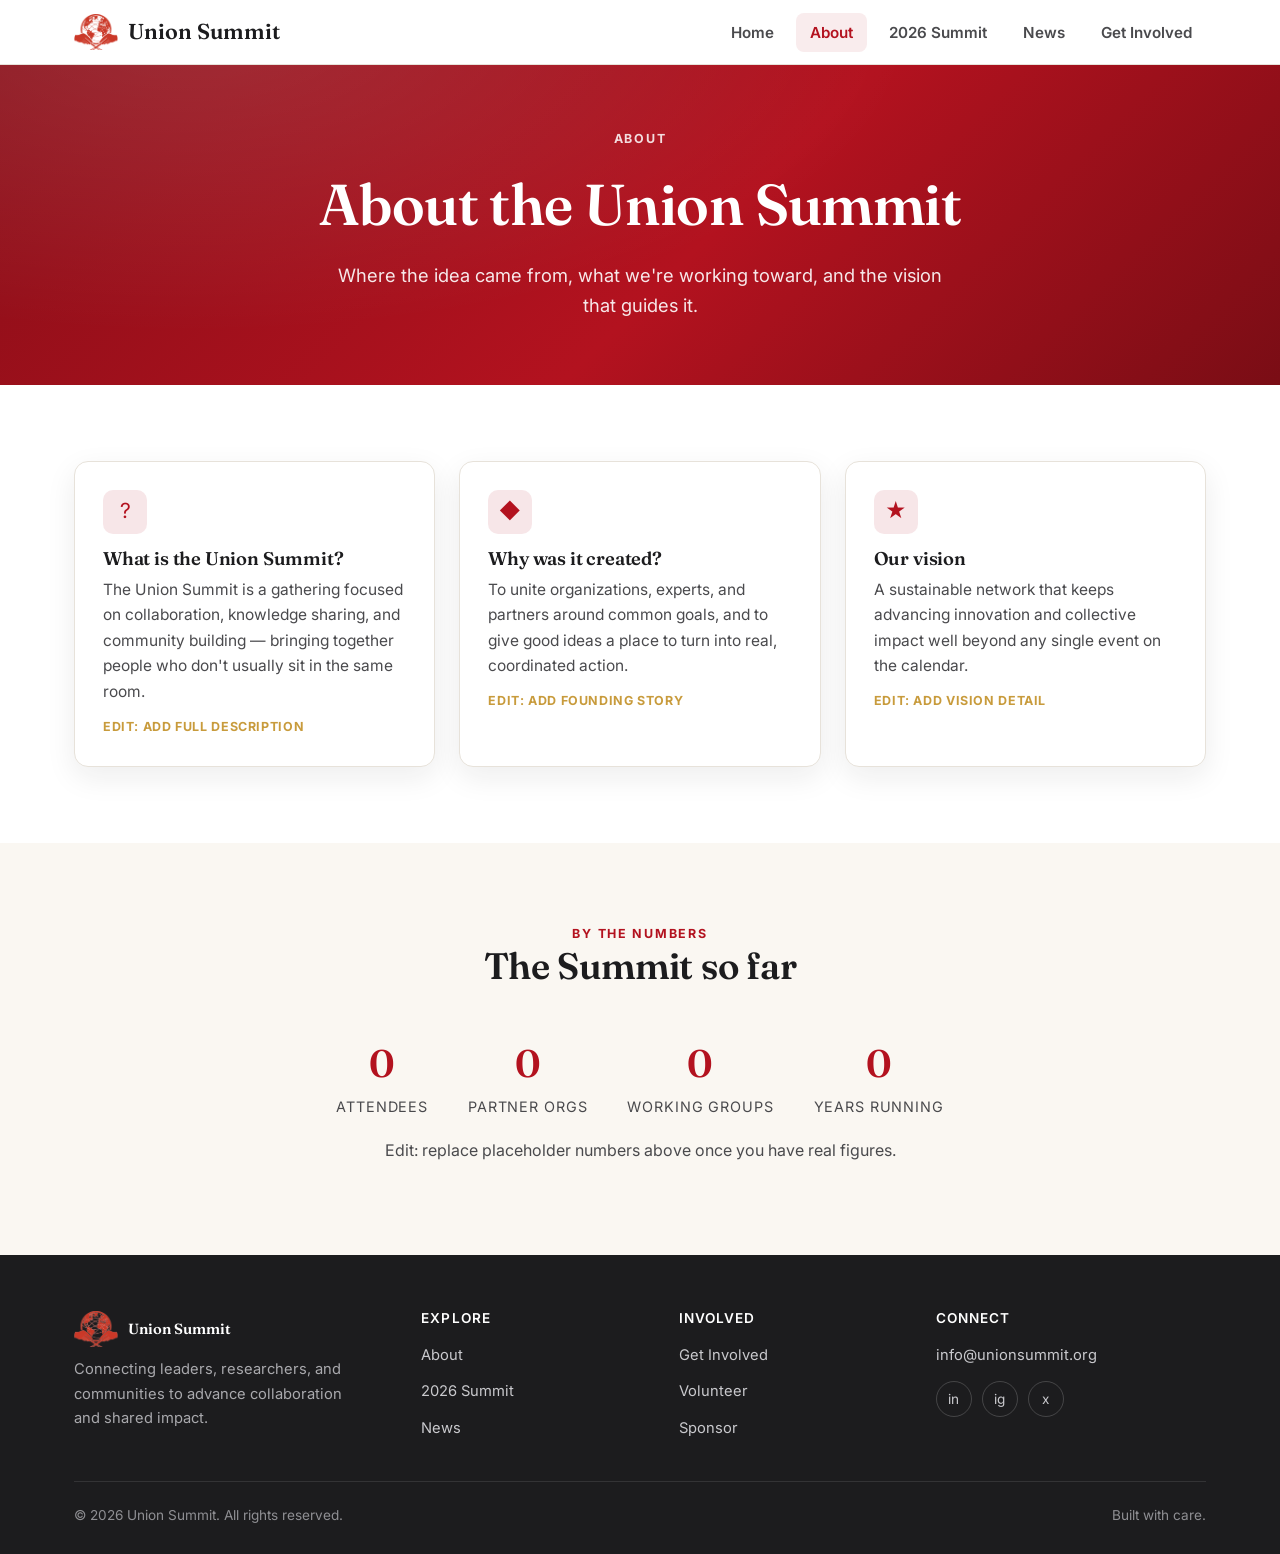
==== about.html @ c9b76797 "Add files via upload" ====
<!DOCTYPE html>
<html lang="en">
<head>
<meta charset="UTF-8">
<meta name="viewport" content="width=device-width, initial-scale=1.0">
<title>About — Union Summit</title>
<meta name="description" content="Learn what the Union Summit is, why it was created, and the vision behind it.">
<link rel="icon" href="favicon.png" type="image/png">
<link rel="preconnect" href="https://fonts.googleapis.com">
<link href="https://fonts.googleapis.com/css2?family=Fraunces:wght@500;600;700&family=Inter:wght@400;500;600;700&display=swap" rel="stylesheet">
<link rel="stylesheet" href="style.css">
</head>
<body>

<header class="site-header">
  <div class="nav-wrap">
    <a href="index.html" class="brand">
      <img src="logo-icon.png" alt="Union Summit logo" class="brand-mark">
      Union Summit
    </a>
    <button class="nav-toggle" aria-label="Toggle menu" aria-expanded="false">
      <span></span><span></span><span></span>
    </button>
    <ul class="nav-links">
      <li><a href="index.html">Home</a></li>
      <li><a href="about.html" aria-current="page">About</a></li>
      <li><a href="summit2026.html">2026 Summit</a></li>
      <li><a href="news.html">News</a></li>
      <li><a href="get-involved.html">Get Involved</a></li>
    </ul>
  </div>
</header>

<section class="hero hero--sm">
  <div class="container">
    <span class="eyebrow">About</span>
    <h1>About the Union Summit</h1>
    <p class="lede">Where the idea came from, what we're working toward, and the vision that guides it.</p>
  </div>
</section>

<section class="section">
  <div class="container">
    <div class="grid grid-3">
      <div class="card">
        <div class="icon">?</div>
        <h3>What is the Union Summit?</h3>
        <p>The Union Summit is a gathering focused on collaboration, knowledge sharing, and community building — bringing together people who don't usually sit in the same room.</p>
        <span class="placeholder-note">Edit: add full description</span>
      </div>
      <div class="card">
        <div class="icon">&#9670;</div>
        <h3>Why was it created?</h3>
        <p>To unite organizations, experts, and partners around common goals, and to give good ideas a place to turn into real, coordinated action.</p>
        <span class="placeholder-note">Edit: add founding story</span>
      </div>
      <div class="card">
        <div class="icon">&#9733;</div>
        <h3>Our vision</h3>
        <p>A sustainable network that keeps advancing innovation and collective impact well beyond any single event on the calendar.</p>
        <span class="placeholder-note">Edit: add vision detail</span>
      </div>
    </div>
  </div>
</section>

<section class="section section--cream">
  <div class="container">
    <div class="section-head center">
      <span class="eyebrow" style="color:var(--red)">By the Numbers</span>
      <h2>The Summit so far</h2>
    </div>
    <div class="stats">
      <div class="stat"><div class="num">0</div><div class="label">Attendees</div></div>
      <div class="stat"><div class="num">0</div><div class="label">Partner Orgs</div></div>
      <div class="stat"><div class="num">0</div><div class="label">Working Groups</div></div>
      <div class="stat"><div class="num">0</div><div class="label">Years Running</div></div>
    </div>
    <p class="text-center" style="color:var(--ink-soft);margin-top:18px">Edit: replace placeholder numbers above once you have real figures.</p>
  </div>
</section>

<footer class="site-footer">
  <div class="container">
    <div class="footer-grid">
      <div class="footer-brand">
        <a href="index.html" class="brand" style="color:#fff;margin-bottom:10px;display:flex">
          <img src="logo-icon.png" alt="Union Summit logo" class="brand-mark"> Union Summit
        </a>
        <p>Connecting leaders, researchers, and communities to advance collaboration and shared impact.</p>
      </div>
      <div>
        <h4>Explore</h4>
        <ul>
          <li><a href="about.html">About</a></li>
          <li><a href="summit2026.html">2026 Summit</a></li>
          <li><a href="news.html">News</a></li>
        </ul>
      </div>
      <div>
        <h4>Involved</h4>
        <ul>
          <li><a href="get-involved.html">Get Involved</a></li>
          <li><a href="get-involved.html#volunteer">Volunteer</a></li>
          <li><a href="get-involved.html#sponsor">Sponsor</a></li>
        </ul>
      </div>
      <div>
        <h4>Connect</h4>
        <ul>
          <li><a href="mailto:info@unionsummit.org">info@unionsummit.org</a></li>
        </ul>
        <div class="social-row" style="margin-top:14px">
          <a href="#" aria-label="LinkedIn">in</a>
          <a href="#" aria-label="Instagram">ig</a>
          <a href="#" aria-label="X">x</a>
        </div>
      </div>
    </div>
    <div class="footer-bottom">
      <span>&copy; 2026 Union Summit. All rights reserved.</span>
      <span>Built with care.</span>
    </div>
  </div>
</footer>

<script src="script.js"></script>
</body>
</html>
---- style.css ----
/* ============================================
   Union Summit — shared stylesheet
   Edit colors/fonts once here; every page updates.
   ============================================ */

:root{
  --red: #B3121F;
  --red-dark: #8A0E18;
  --ink: #1C1C1E;
  --ink-soft: #4A4A4D;
  --paper: #FFFFFF;
  --cream: #FAF7F2;
  --line: #E7E2DA;
  --gold: #C89B3C;

  --font-head: "Fraunces", Georgia, serif;
  --font-body: "Inter", -apple-system, BlinkMacSystemFont, "Segoe UI", sans-serif;

  --max: 1180px;
  --radius: 14px;
  --shadow: 0 10px 30px rgba(28,28,30,.08);
  --shadow-hover: 0 16px 40px rgba(28,28,30,.14);
}

*{box-sizing:border-box}
html{scroll-behavior:smooth}
body{
  margin:0;
  font-family:var(--font-body);
  color:var(--ink);
  background:var(--paper);
  line-height:1.65;
  -webkit-font-smoothing:antialiased;
}
img{max-width:100%;display:block}
a{color:inherit}
h1,h2,h3,h4{
  font-family:var(--font-head);
  line-height:1.15;
  margin:0 0 .5em;
  font-weight:600;
  letter-spacing:-.01em;
}
p{margin:0 0 1em}
.container{max-width:var(--max);margin:0 auto;padding:0 24px}
:focus-visible{outline:3px solid var(--gold);outline-offset:2px}

/* ---------- Header / Nav ---------- */
.site-header{
  position:sticky;top:0;z-index:100;
  background:rgba(255,255,255,.92);
  backdrop-filter:saturate(180%) blur(10px);
  border-bottom:1px solid var(--line);
}
.nav-wrap{
  max-width:var(--max);margin:0 auto;padding:14px 24px;
  display:flex;align-items:center;justify-content:space-between;
}
.brand{
  display:flex;align-items:center;gap:10px;
  font-family:var(--font-head);font-weight:600;font-size:1.35rem;
  color:var(--ink);text-decoration:none;
}
.brand-mark{
  height:36px;width:auto;object-fit:contain;flex:none;
}
.nav-links{display:flex;gap:8px;align-items:center;list-style:none;margin:0;padding:0}
.nav-links a{
  text-decoration:none;font-weight:600;font-size:.95rem;color:var(--ink-soft);
  padding:10px 14px;border-radius:8px;transition:background .15s,color .15s;
}
.nav-links a:hover,.nav-links a[aria-current="page"]{color:var(--red);background:rgba(179,18,31,.08)}
.nav-toggle{
  display:none;background:none;border:1px solid var(--line);border-radius:8px;
  width:42px;height:42px;cursor:pointer;padding:0;
}
.nav-toggle span{
  display:block;width:20px;height:2px;background:var(--ink);margin:5px auto;
  transition:transform .2s, opacity .2s;
}
.nav-toggle.open span:nth-child(1){transform:translateY(7px) rotate(45deg)}
.nav-toggle.open span:nth-child(2){opacity:0}
.nav-toggle.open span:nth-child(3){transform:translateY(-7px) rotate(-45deg)}

@media (max-width:820px){
  .nav-toggle{display:block}
  .nav-links{
    position:absolute;top:100%;left:0;right:0;
    background:var(--paper);border-bottom:1px solid var(--line);
    flex-direction:column;align-items:stretch;gap:2px;padding:10px 16px 16px;
    display:none;
  }
  .nav-links.open{display:flex}
  .nav-links a{padding:12px 14px}
}

/* ---------- Hero ---------- */
.hero{
  position:relative;color:#fff;overflow:hidden;
  background:
    radial-gradient(1200px 500px at 15% -10%, rgba(255,255,255,.12), transparent 60%),
    linear-gradient(135deg,var(--red-dark),var(--red) 55%,#7a0d15);
}
.hero .container{
  padding-top:96px;padding-bottom:96px;
  max-width:900px;text-align:center;
  display:flex;flex-direction:column;align-items:center;gap:22px;
}
.hero.hero--sm .container{padding-top:64px;padding-bottom:64px}
.hero-logo{
  background:#fff;border-radius:24px;padding:22px 30px;
  box-shadow:0 20px 50px rgba(0,0,0,.25);
  display:inline-flex;
}
.hero-logo img{height:120px;width:auto;display:block}
@media (max-width:600px){.hero-logo{padding:16px 20px}.hero-logo img{height:80px}}
.eyebrow{
  text-transform:uppercase;letter-spacing:.14em;font-size:.78rem;font-weight:700;
  color:rgba(255,255,255,.85);
}
.hero h1{font-size:clamp(2.2rem,5vw,3.6rem);margin:0}
.hero p.lede{font-size:1.15rem;color:rgba(255,255,255,.9);max-width:640px;margin:0}
.hero-actions{display:flex;gap:14px;flex-wrap:wrap;justify-content:center;margin-top:6px}

/* ---------- Buttons ---------- */
.btn{
  display:inline-flex;align-items:center;justify-content:center;gap:8px;
  font-family:var(--font-body);font-weight:700;font-size:.95rem;
  padding:13px 24px;border-radius:999px;text-decoration:none;
  border:2px solid transparent;cursor:pointer;transition:transform .15s,box-shadow .15s,background .15s,color .15s;
}
.btn:hover{transform:translateY(-2px)}
.btn-primary{background:#fff;color:var(--red-dark)}
.btn-primary:hover{box-shadow:0 8px 20px rgba(0,0,0,.18)}
.btn-outline{border-color:rgba(255,255,255,.7);color:#fff}
.btn-outline:hover{background:rgba(255,255,255,.12)}
.btn-solid{background:var(--red);color:#fff}
.btn-solid:hover{background:var(--red-dark);box-shadow:0 8px 20px rgba(179,18,31,.3)}

/* ---------- Sections ---------- */
.section{padding:76px 0}
.section--cream{background:var(--cream)}
.section-head{max-width:640px;margin:0 0 44px}
.section-head.center{margin-left:auto;margin-right:auto;text-align:center}
.section-head .eyebrow{color:var(--red)}
.section-head h2{font-size:clamp(1.7rem,3vw,2.3rem);color:var(--ink)}
.section-head p{color:var(--ink-soft);font-size:1.05rem}

/* ---------- Cards / grid ---------- */
.grid{display:grid;gap:24px}
.grid-2{grid-template-columns:repeat(2,1fr)}
.grid-3{grid-template-columns:repeat(3,1fr)}
.grid-4{grid-template-columns:repeat(4,1fr)}
@media (max-width:900px){.grid-3,.grid-4{grid-template-columns:repeat(2,1fr)}}
@media (max-width:600px){.grid-2,.grid-3,.grid-4{grid-template-columns:1fr}}

.card{
  background:var(--paper);border:1px solid var(--line);border-radius:var(--radius);
  padding:28px;box-shadow:var(--shadow);transition:box-shadow .2s,transform .2s;
}
.card:hover{box-shadow:var(--shadow-hover);transform:translateY(-3px)}
.card .icon{
  width:44px;height:44px;border-radius:10px;background:rgba(179,18,31,.1);
  color:var(--red);display:flex;align-items:center;justify-content:center;
  font-size:1.3rem;margin-bottom:14px;
}
.card h3{font-size:1.15rem;margin-bottom:8px}
.card p{color:var(--ink-soft);margin-bottom:0;font-size:.97rem}
.card .placeholder-note{
  display:inline-block;margin-top:12px;font-size:.78rem;font-weight:700;
  color:var(--gold);text-transform:uppercase;letter-spacing:.05em;
}

/* ---------- Banner / CTA ---------- */
.banner{
  background:linear-gradient(120deg,var(--red),var(--red-dark));
  color:#fff;border-radius:var(--radius);padding:44px 40px;
  display:flex;align-items:center;justify-content:space-between;gap:24px;flex-wrap:wrap;
  box-shadow:var(--shadow);
}
.banner h3{margin:0 0 4px;font-size:1.5rem}
.banner p{margin:0;color:rgba(255,255,255,.88)}

/* ---------- Gallery ---------- */
.gallery{display:grid;grid-template-columns:repeat(4,1fr);gap:14px}
@media (max-width:820px){.gallery{grid-template-columns:repeat(2,1fr)}}
.gallery .ph{
  aspect-ratio:4/3;border-radius:12px;
  background:linear-gradient(135deg,#f1ece3,#e6ddcf);
  display:flex;align-items:center;justify-content:center;
  color:var(--ink-soft);font-size:.85rem;font-weight:600;text-align:center;padding:10px;
  border:1px dashed #d8cfbe;
}

/* ---------- Stats ---------- */
.stats{display:flex;gap:40px;flex-wrap:wrap;justify-content:center}
.stat{text-align:center}
.stat .num{font-family:var(--font-head);font-size:2.4rem;color:var(--red);font-weight:600}
.stat .label{color:var(--ink-soft);font-size:.9rem;text-transform:uppercase;letter-spacing:.06em}

/* ---------- Forms ---------- */
.form{max-width:560px}
.form label{display:block;font-weight:700;font-size:.9rem;margin-bottom:6px}
.form input,.form textarea,.form select{
  width:100%;padding:12px 14px;border-radius:10px;border:1px solid var(--line);
  font-family:var(--font-body);font-size:.97rem;margin-bottom:16px;background:#fff;
}
.form input:focus,.form textarea:focus{outline:2px solid var(--red);outline-offset:1px;border-color:var(--red)}

/* ---------- Footer ---------- */
.site-footer{background:var(--ink);color:#d9d9db;padding:56px 0 28px;margin-top:0}
.footer-grid{display:grid;grid-template-columns:1.4fr 1fr 1fr 1.2fr;gap:32px;padding-bottom:36px;border-bottom:1px solid rgba(255,255,255,.1)}
@media (max-width:820px){.footer-grid{grid-template-columns:1fr 1fr}}
@media (max-width:520px){.footer-grid{grid-template-columns:1fr}}
.site-footer h4{color:#fff;font-family:var(--font-body);font-size:.85rem;text-transform:uppercase;letter-spacing:.08em;margin-bottom:14px}
.site-footer a{color:#c9c9cd;text-decoration:none;font-size:.92rem}
.site-footer a:hover{color:#fff}
.site-footer ul{list-style:none;margin:0;padding:0;display:flex;flex-direction:column;gap:10px}
.footer-brand p{color:#a9a9ad;font-size:.92rem;max-width:280px}
.footer-bottom{padding-top:22px;display:flex;justify-content:space-between;flex-wrap:wrap;gap:10px;font-size:.85rem;color:#8f8f93}
.social-row{display:flex;gap:10px}
.social-row a{
  width:36px;height:36px;border-radius:50%;border:1px solid rgba(255,255,255,.18);
  display:flex;align-items:center;justify-content:center;font-size:.85rem;
}
.social-row a:hover{background:rgba(255,255,255,.1)}

/* ---------- Utility ---------- */
.text-center{text-align:center}
.mt-0{margin-top:0}
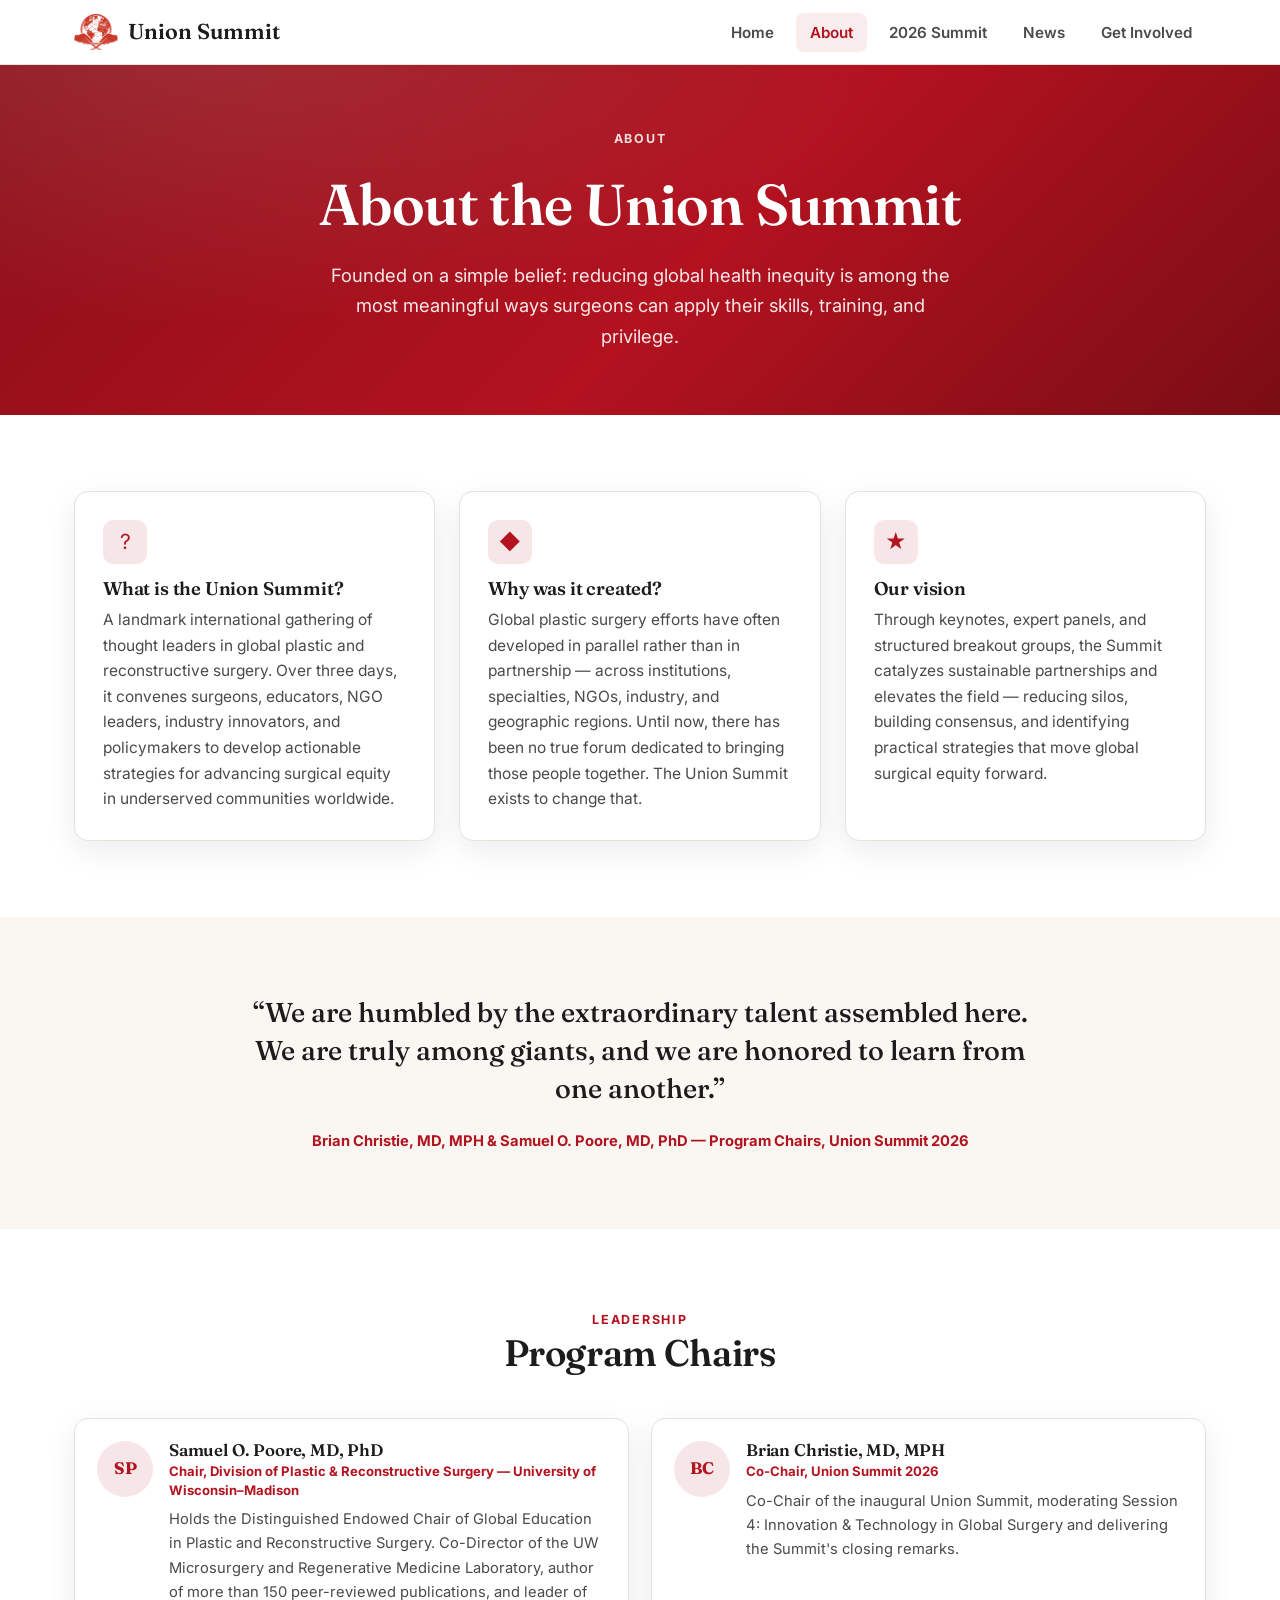
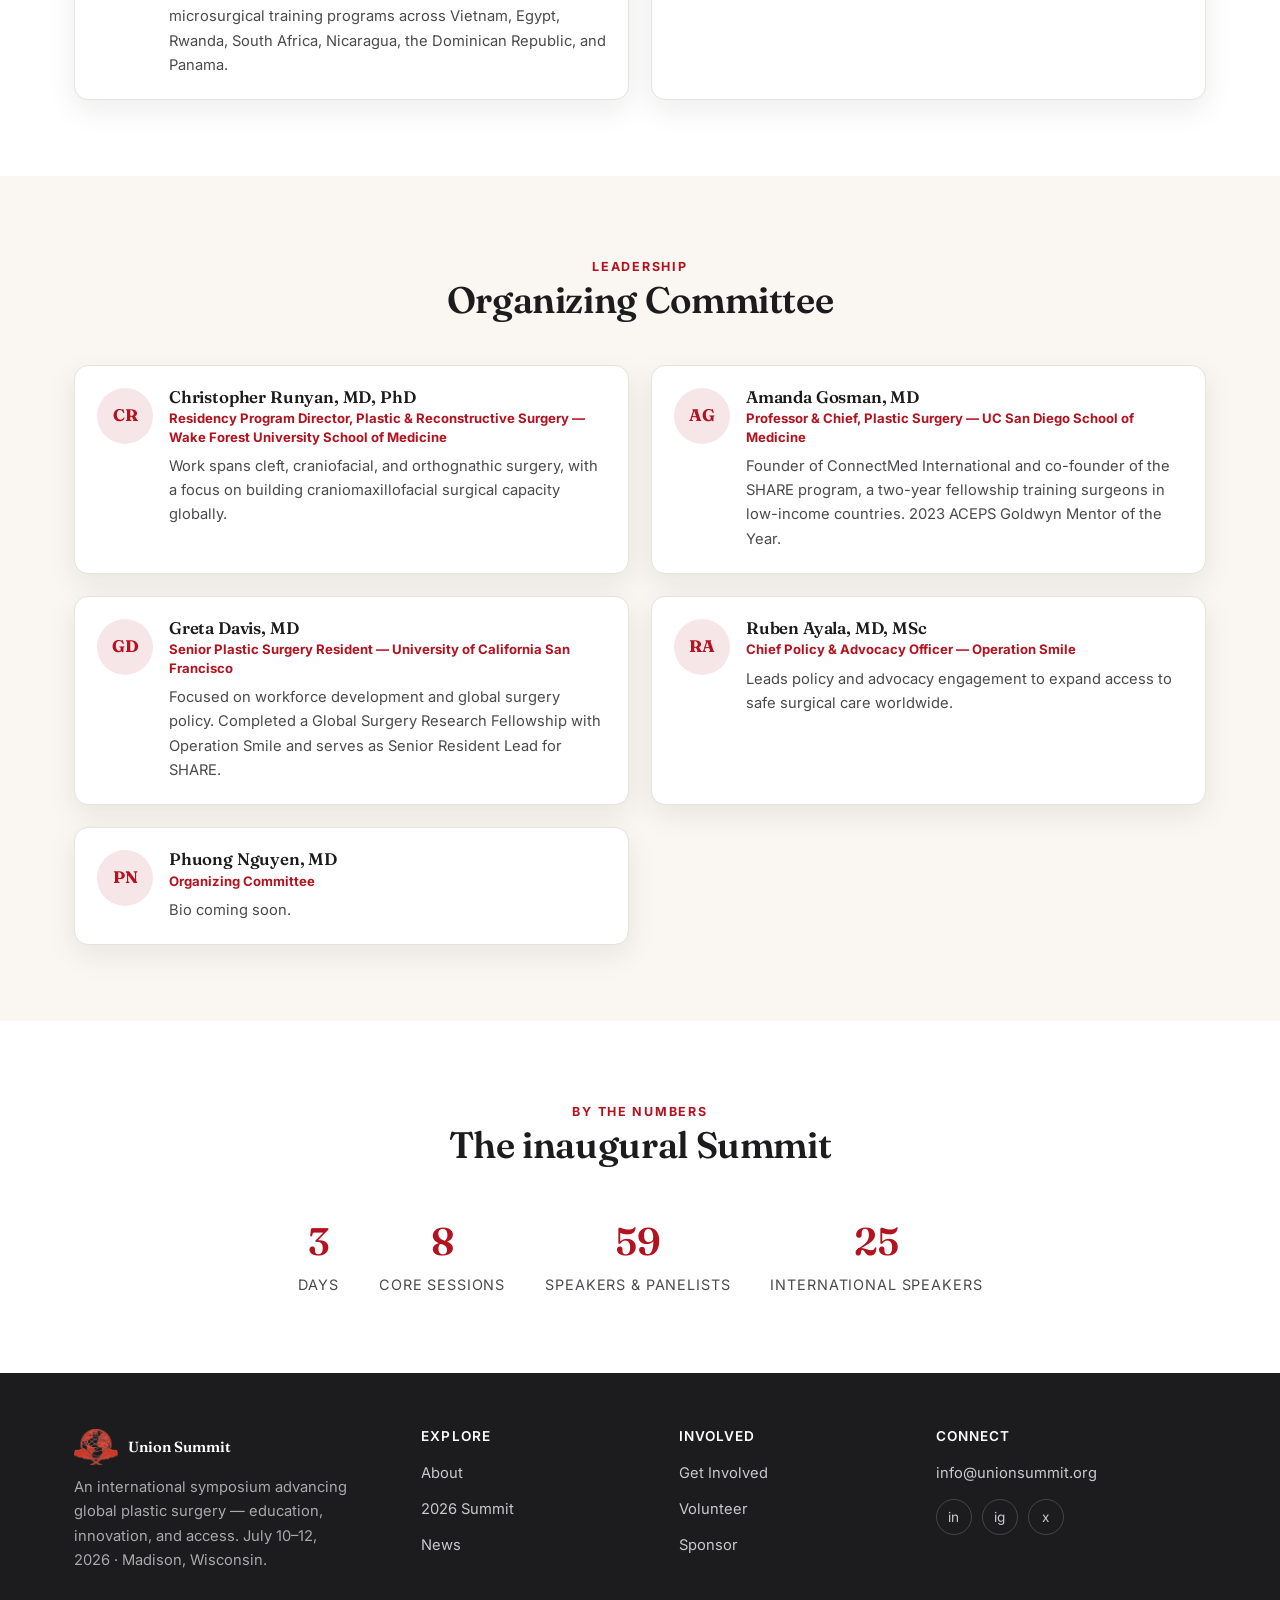
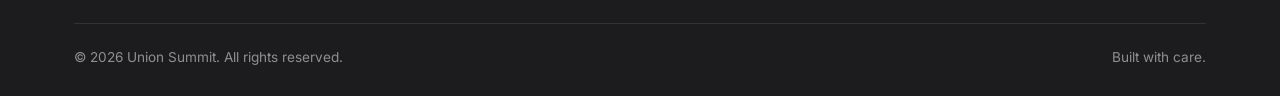
==== commit 33731250: "Replace placeholder copy with real 2026 program content Pulls from the official program, sponsorship" ====
--- a/about.html
+++ b/about.html
@@ -3,8 +3,8 @@
 <head>
 <meta charset="UTF-8">
 <meta name="viewport" content="width=device-width, initial-scale=1.0">
-<title>About — Union Summit</title>
-<meta name="description" content="Learn what the Union Summit is, why it was created, and the vision behind it.">
+<title>About — Union Summit 2026</title>
+<meta name="description" content="Why the Union Summit was created, what it aims to achieve, and the program chairs and organizing committee behind it.">
 <link rel="icon" href="favicon.png" type="image/png">
 <link rel="preconnect" href="https://fonts.googleapis.com">
 <link href="https://fonts.googleapis.com/css2?family=Fraunces:wght@500;600;700&family=Inter:wght@400;500;600;700&display=swap" rel="stylesheet">
@@ -35,7 +35,7 @@
   <div class="container">
     <span class="eyebrow">About</span>
     <h1>About the Union Summit</h1>
-    <p class="lede">Where the idea came from, what we're working toward, and the vision that guides it.</p>
+    <p class="lede">Founded on a simple belief: reducing global health inequity is among the most meaningful ways surgeons can apply their skills, training, and privilege.</p>
   </div>
 </section>
 
@@ -45,38 +45,121 @@
       <div class="card">
         <div class="icon">?</div>
         <h3>What is the Union Summit?</h3>
-        <p>The Union Summit is a gathering focused on collaboration, knowledge sharing, and community building — bringing together people who don't usually sit in the same room.</p>
-        <span class="placeholder-note">Edit: add full description</span>
+        <p>A landmark international gathering of thought leaders in global plastic and reconstructive surgery. Over three days, it convenes surgeons, educators, NGO leaders, industry innovators, and policymakers to develop actionable strategies for advancing surgical equity in underserved communities worldwide.</p>
       </div>
       <div class="card">
         <div class="icon">&#9670;</div>
         <h3>Why was it created?</h3>
-        <p>To unite organizations, experts, and partners around common goals, and to give good ideas a place to turn into real, coordinated action.</p>
-        <span class="placeholder-note">Edit: add founding story</span>
+        <p>Global plastic surgery efforts have often developed in parallel rather than in partnership — across institutions, specialties, NGOs, industry, and geographic regions. Until now, there has been no true forum dedicated to bringing those people together. The Union Summit exists to change that.</p>
       </div>
       <div class="card">
         <div class="icon">&#9733;</div>
         <h3>Our vision</h3>
-        <p>A sustainable network that keeps advancing innovation and collective impact well beyond any single event on the calendar.</p>
-        <span class="placeholder-note">Edit: add vision detail</span>
+        <p>Through keynotes, expert panels, and structured breakout groups, the Summit catalyzes sustainable partnerships and elevates the field — reducing silos, building consensus, and identifying practical strategies that move global surgical equity forward.</p>
       </div>
     </div>
   </div>
 </section>
 
 <section class="section section--cream">
+  <div class="container">
+    <div class="pull-quote">
+      <blockquote>We are humbled by the extraordinary talent assembled here. We are truly among giants, and we are honored to learn from one another.</blockquote>
+      <cite>Brian Christie, MD, MPH &amp; Samuel O. Poore, MD, PhD — Program Chairs, Union Summit 2026</cite>
+    </div>
+  </div>
+</section>
+
+<section class="section">
+  <div class="container">
+    <div class="section-head center">
+      <span class="eyebrow" style="color:var(--red)">Leadership</span>
+      <h2>Program Chairs</h2>
+    </div>
+    <div class="people">
+      <div class="person">
+        <div class="person-avatar">SP</div>
+        <div>
+          <h4>Samuel O. Poore, MD, PhD</h4>
+          <div class="person-title">Chair, Division of Plastic &amp; Reconstructive Surgery — University of Wisconsin–Madison</div>
+          <p class="bio">Holds the Distinguished Endowed Chair of Global Education in Plastic and Reconstructive Surgery. Co-Director of the UW Microsurgery and Regenerative Medicine Laboratory, author of more than 150 peer-reviewed publications, and leader of microsurgical training programs across Vietnam, Egypt, Rwanda, South Africa, Nicaragua, the Dominican Republic, and Panama.</p>
+        </div>
+      </div>
+      <div class="person">
+        <div class="person-avatar">BC</div>
+        <div>
+          <h4>Brian Christie, MD, MPH</h4>
+          <div class="person-title">Co-Chair, Union Summit 2026</div>
+          <p class="bio">Co-Chair of the inaugural Union Summit, moderating Session 4: Innovation &amp; Technology in Global Surgery and delivering the Summit's closing remarks.</p>
+        </div>
+      </div>
+    </div>
+  </div>
+</section>
+
+<section class="section section--cream">
+  <div class="container">
+    <div class="section-head center">
+      <span class="eyebrow" style="color:var(--red)">Leadership</span>
+      <h2>Organizing Committee</h2>
+    </div>
+    <div class="people">
+      <div class="person">
+        <div class="person-avatar">CR</div>
+        <div>
+          <h4>Christopher Runyan, MD, PhD</h4>
+          <div class="person-title">Residency Program Director, Plastic &amp; Reconstructive Surgery — Wake Forest University School of Medicine</div>
+          <p class="bio">Work spans cleft, craniofacial, and orthognathic surgery, with a focus on building craniomaxillofacial surgical capacity globally.</p>
+        </div>
+      </div>
+      <div class="person">
+        <div class="person-avatar">AG</div>
+        <div>
+          <h4>Amanda Gosman, MD</h4>
+          <div class="person-title">Professor &amp; Chief, Plastic Surgery — UC San Diego School of Medicine</div>
+          <p class="bio">Founder of ConnectMed International and co-founder of the SHARE program, a two-year fellowship training surgeons in low-income countries. 2023 ACEPS Goldwyn Mentor of the Year.</p>
+        </div>
+      </div>
+      <div class="person">
+        <div class="person-avatar">GD</div>
+        <div>
+          <h4>Greta Davis, MD</h4>
+          <div class="person-title">Senior Plastic Surgery Resident — University of California San Francisco</div>
+          <p class="bio">Focused on workforce development and global surgery policy. Completed a Global Surgery Research Fellowship with Operation Smile and serves as Senior Resident Lead for SHARE.</p>
+        </div>
+      </div>
+      <div class="person">
+        <div class="person-avatar">RA</div>
+        <div>
+          <h4>Ruben Ayala, MD, MSc</h4>
+          <div class="person-title">Chief Policy &amp; Advocacy Officer — Operation Smile</div>
+          <p class="bio">Leads policy and advocacy engagement to expand access to safe surgical care worldwide.</p>
+        </div>
+      </div>
+      <div class="person">
+        <div class="person-avatar">PN</div>
+        <div>
+          <h4>Phuong Nguyen, MD</h4>
+          <div class="person-title">Organizing Committee</div>
+          <p class="bio">Bio coming soon.</p>
+        </div>
+      </div>
+    </div>
+  </div>
+</section>
+
+<section class="section">
   <div class="container">
     <div class="section-head center">
       <span class="eyebrow" style="color:var(--red)">By the Numbers</span>
-      <h2>The Summit so far</h2>
+      <h2>The inaugural Summit</h2>
     </div>
     <div class="stats">
-      <div class="stat"><div class="num">0</div><div class="label">Attendees</div></div>
-      <div class="stat"><div class="num">0</div><div class="label">Partner Orgs</div></div>
-      <div class="stat"><div class="num">0</div><div class="label">Working Groups</div></div>
-      <div class="stat"><div class="num">0</div><div class="label">Years Running</div></div>
-    </div>
-    <p class="text-center" style="color:var(--ink-soft);margin-top:18px">Edit: replace placeholder numbers above once you have real figures.</p>
+      <div class="stat"><div class="num">3</div><div class="label">Days</div></div>
+      <div class="stat"><div class="num">8</div><div class="label">Core Sessions</div></div>
+      <div class="stat"><div class="num">59</div><div class="label">Speakers &amp; Panelists</div></div>
+      <div class="stat"><div class="num">25</div><div class="label">International Speakers</div></div>
+    </div>
   </div>
 </section>
 
@@ -87,7 +170,7 @@
         <a href="index.html" class="brand" style="color:#fff;margin-bottom:10px;display:flex">
           <img src="logo-icon.png" alt="Union Summit logo" class="brand-mark"> Union Summit
         </a>
-        <p>Connecting leaders, researchers, and communities to advance collaboration and shared impact.</p>
+        <p>An international symposium advancing global plastic surgery — education, innovation, and access. July 10–12, 2026 · Madison, Wisconsin.</p>
       </div>
       <div>
         <h4>Explore</h4>
--- a/style.css
+++ b/style.css
@@ -191,6 +191,95 @@
   color:var(--ink-soft);font-size:.85rem;font-weight:600;text-align:center;padding:10px;
   border:1px dashed #d8cfbe;
 }
+
+/* ---------- Pull quote ---------- */
+.pull-quote{
+  max-width:820px;margin:0 auto;text-align:center;
+}
+.pull-quote blockquote{
+  margin:0 0 20px;font-family:var(--font-head);font-size:clamp(1.3rem,2.4vw,1.7rem);
+  color:var(--ink);line-height:1.4;font-weight:500;
+}
+.pull-quote blockquote::before{content:"\201C"}
+.pull-quote blockquote::after{content:"\201D"}
+.pull-quote cite{font-style:normal;color:var(--red);font-weight:700;font-size:.92rem}
+
+/* ---------- People / bios ---------- */
+.people{display:grid;gap:22px;grid-template-columns:repeat(2,1fr)}
+@media (max-width:700px){.people{grid-template-columns:1fr}}
+.person{
+  display:flex;gap:16px;background:var(--paper);border:1px solid var(--line);
+  border-radius:var(--radius);padding:22px;box-shadow:var(--shadow);
+}
+.person-avatar{
+  width:56px;height:56px;border-radius:50%;flex:none;
+  background:rgba(179,18,31,.1);color:var(--red);
+  display:flex;align-items:center;justify-content:center;
+  font-family:var(--font-head);font-weight:700;font-size:1.05rem;
+}
+.person h4{margin:0 0 2px;font-size:1.05rem}
+.person .person-title{color:var(--red);font-weight:700;font-size:.82rem;margin-bottom:8px;line-height:1.4}
+.person p.bio{color:var(--ink-soft);font-size:.92rem;margin:0}
+
+/* ---------- Roster (name + title only, no bio) ---------- */
+.roster{list-style:none;margin:0;padding:0;display:grid;gap:10px}
+.roster li{
+  display:flex;justify-content:space-between;gap:16px;flex-wrap:wrap;
+  padding:12px 0;border-bottom:1px solid var(--line);font-size:.95rem;
+}
+.roster li:last-child{border-bottom:none}
+.roster .r-name{font-weight:700;color:var(--ink)}
+.roster .r-title{color:var(--ink-soft);text-align:right}
+.session-block{margin-bottom:38px}
+.session-block h4{
+  font-family:var(--font-body);font-weight:700;font-size:.85rem;
+  text-transform:uppercase;letter-spacing:.05em;color:var(--red);margin-bottom:4px;
+}
+.session-block .session-time{color:var(--ink-soft);font-size:.85rem;margin-bottom:14px}
+.moderator-tag{
+  display:inline-block;background:rgba(179,18,31,.08);color:var(--red);
+  font-weight:700;font-size:.78rem;padding:4px 10px;border-radius:999px;margin-bottom:10px;
+}
+
+/* ---------- Agenda ---------- */
+.agenda-day{margin-bottom:48px}
+.agenda-day:last-child{margin-bottom:0}
+.agenda-day h3{
+  font-size:1.4rem;color:var(--red);border-bottom:2px solid var(--line);
+  padding-bottom:12px;margin-bottom:6px;
+}
+.agenda-day .day-date{color:var(--ink-soft);font-size:.9rem;margin-bottom:20px}
+.agenda-item{
+  display:flex;gap:20px;padding:14px 0;border-bottom:1px solid var(--line);
+}
+.agenda-item:last-child{border-bottom:none}
+.agenda-time{
+  flex:none;width:150px;font-weight:700;font-size:.88rem;color:var(--ink);
+  padding-top:1px;
+}
+.agenda-body h4{margin:0 0 3px;font-size:1rem}
+.agenda-body p{margin:0;color:var(--ink-soft);font-size:.88rem}
+.agenda-tag{
+  display:inline-block;background:var(--cream);color:var(--ink-soft);
+  font-size:.72rem;font-weight:700;text-transform:uppercase;letter-spacing:.04em;
+  padding:2px 8px;border-radius:6px;margin-top:6px;
+}
+
+/* ---------- Sponsors ---------- */
+.sponsor-tier{margin-bottom:34px}
+.sponsor-tier:last-child{margin-bottom:0}
+.sponsor-tier h4{
+  font-size:.8rem;text-transform:uppercase;letter-spacing:.08em;font-weight:700;
+  color:var(--red);margin-bottom:14px;text-align:center;
+}
+.sponsor-row{display:flex;flex-wrap:wrap;gap:12px;justify-content:center}
+.sponsor-pill{
+  background:var(--paper);border:1px solid var(--line);border-radius:10px;
+  padding:12px 20px;font-weight:700;color:var(--ink);font-size:.95rem;
+  box-shadow:var(--shadow);
+}
+.sponsor-tier.platinum .sponsor-pill{font-size:1.15rem;padding:16px 30px}
+.sponsor-tier.silver .sponsor-pill{font-size:1.05rem;padding:14px 26px}
 
 /* ---------- Stats ---------- */
 .stats{display:flex;gap:40px;flex-wrap:wrap;justify-content:center}
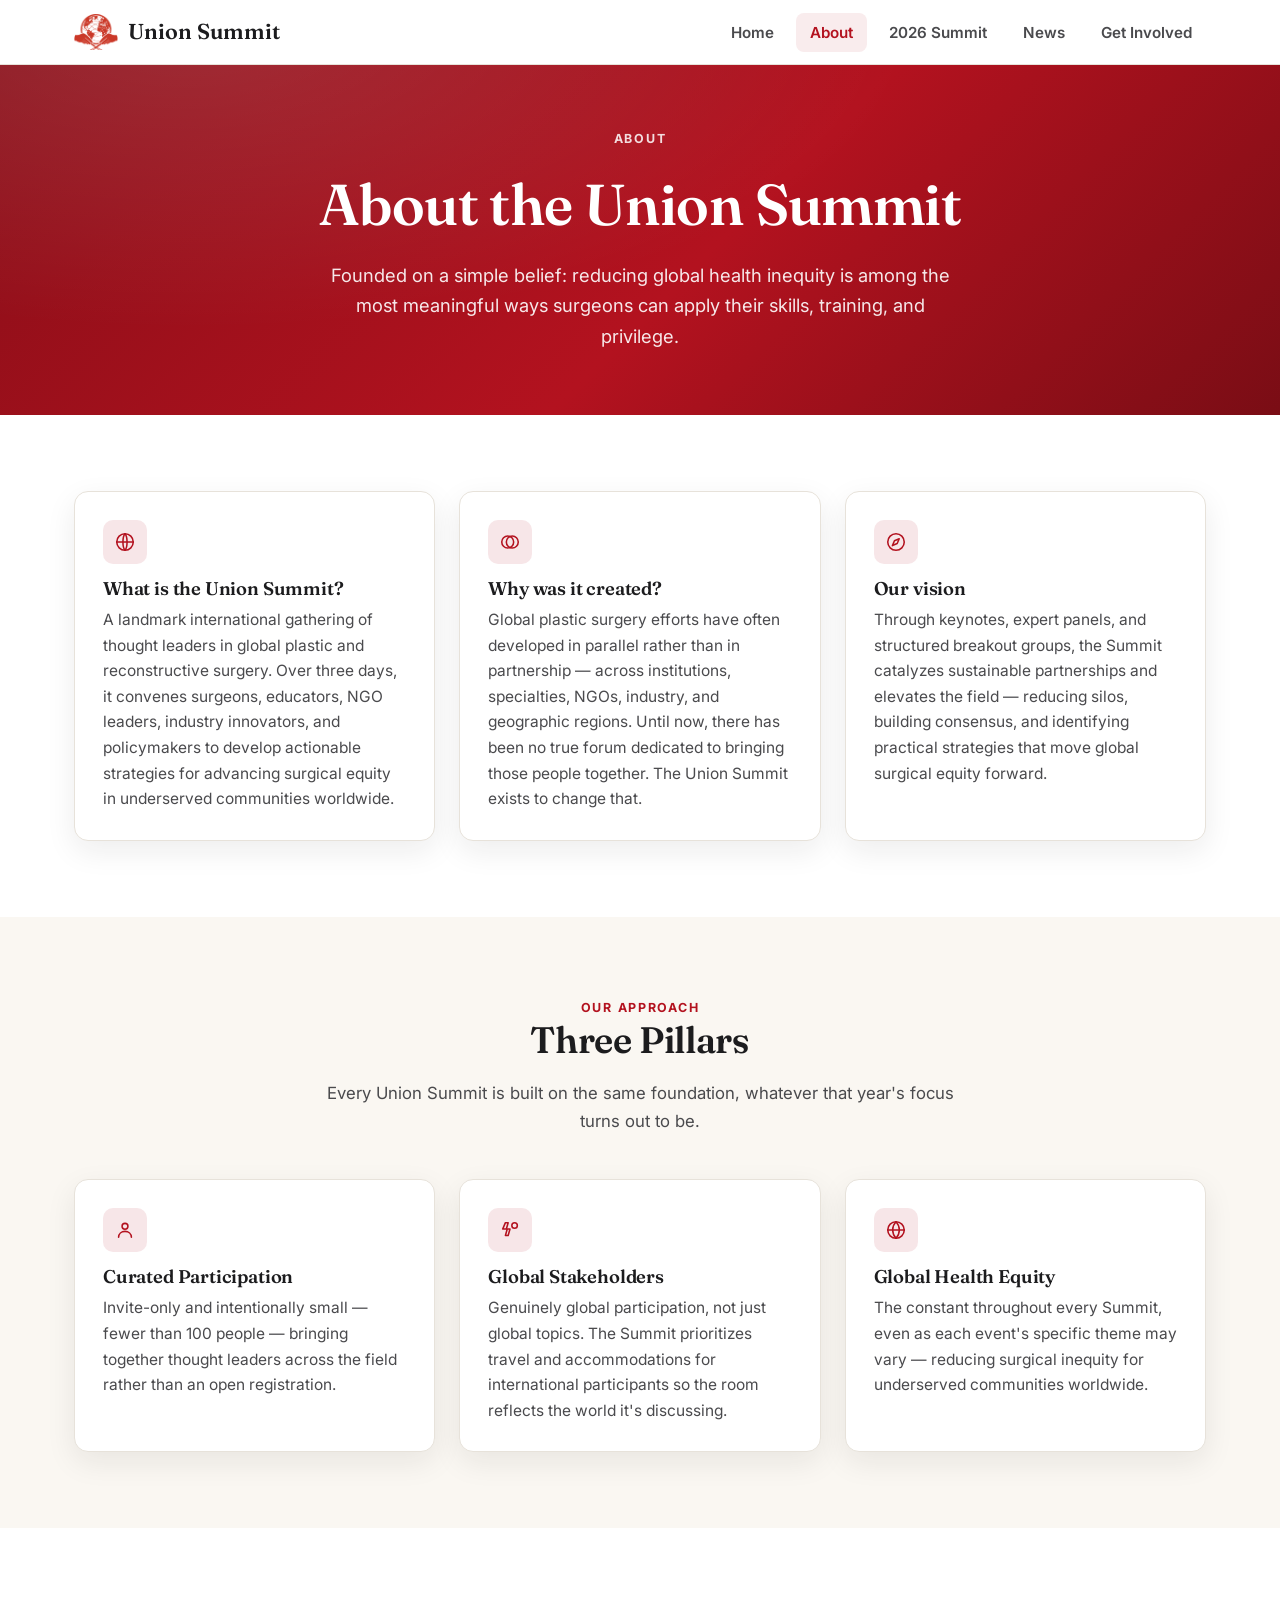
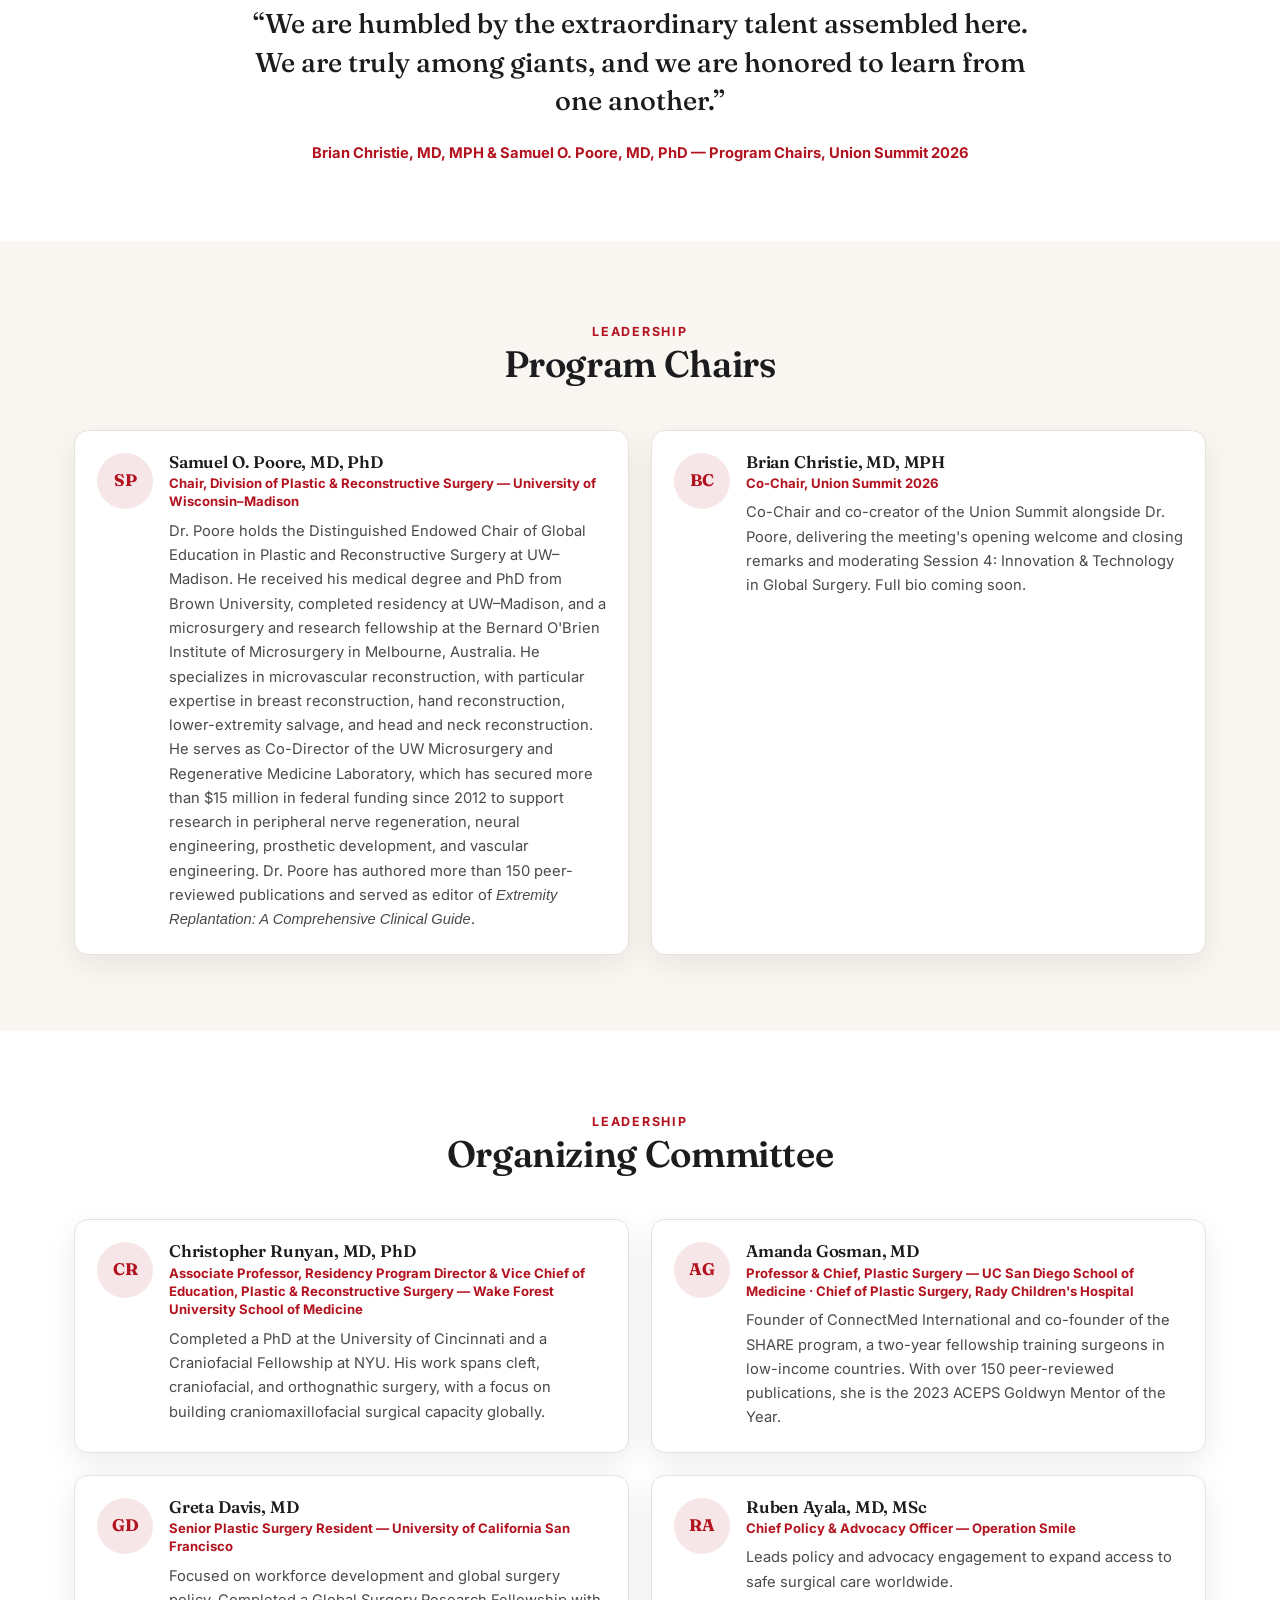
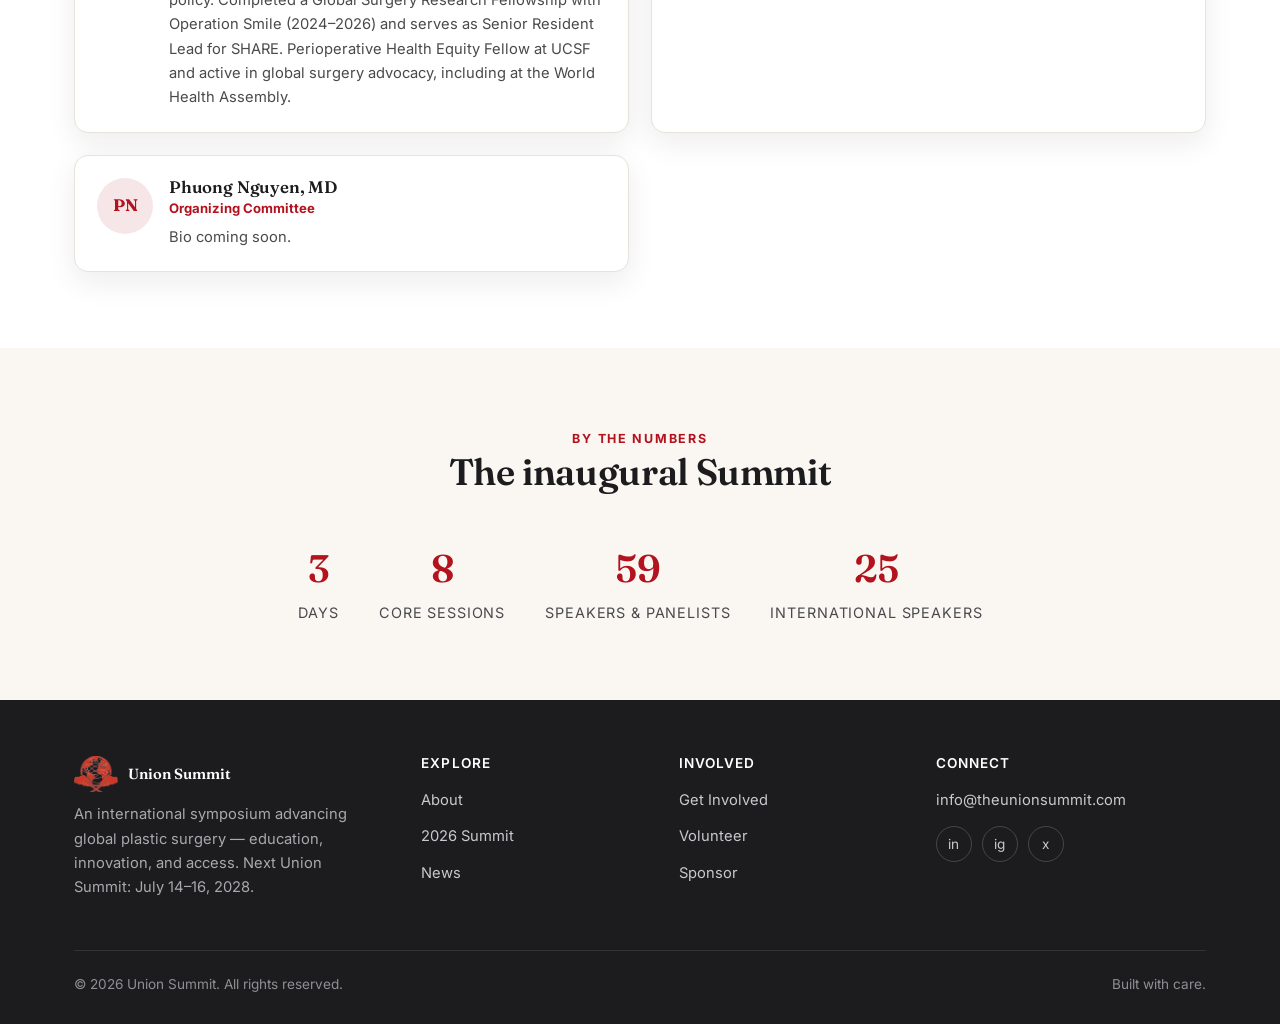
==== commit 80a2bec7: "Update site to reflect the Summit's conclusion and add real detail - About: custom icons, Three Pill" ====
--- a/about.html
+++ b/about.html
@@ -43,17 +43,23 @@
   <div class="container">
     <div class="grid grid-3">
       <div class="card">
-        <div class="icon">?</div>
+        <div class="icon">
+          <svg width="22" height="22" viewBox="0 0 24 24" fill="none" stroke="currentColor" stroke-width="1.7" stroke-linecap="round"><circle cx="12" cy="12" r="9"/><path d="M3 12h18"/><path d="M12 3c3 3.2 3 14.8 0 18M12 3c-3 3.2-3 14.8 0 18" fill="none"/></svg>
+        </div>
         <h3>What is the Union Summit?</h3>
         <p>A landmark international gathering of thought leaders in global plastic and reconstructive surgery. Over three days, it convenes surgeons, educators, NGO leaders, industry innovators, and policymakers to develop actionable strategies for advancing surgical equity in underserved communities worldwide.</p>
       </div>
       <div class="card">
-        <div class="icon">&#9670;</div>
+        <div class="icon">
+          <svg width="22" height="22" viewBox="0 0 24 24" fill="none" stroke="currentColor" stroke-width="1.7" stroke-linecap="round"><circle cx="9.5" cy="12" r="6.5"/><circle cx="14.5" cy="12" r="6.5"/></svg>
+        </div>
         <h3>Why was it created?</h3>
         <p>Global plastic surgery efforts have often developed in parallel rather than in partnership — across institutions, specialties, NGOs, industry, and geographic regions. Until now, there has been no true forum dedicated to bringing those people together. The Union Summit exists to change that.</p>
       </div>
       <div class="card">
-        <div class="icon">&#9733;</div>
+        <div class="icon">
+          <svg width="22" height="22" viewBox="0 0 24 24" fill="none" stroke="currentColor" stroke-width="1.7" stroke-linecap="round" stroke-linejoin="round"><circle cx="12" cy="12" r="9"/><path d="M15.5 8.5l-2.2 5.2-5.2 2.2 2.2-5.2z"/></svg>
+        </div>
         <h3>Our vision</h3>
         <p>Through keynotes, expert panels, and structured breakout groups, the Summit catalyzes sustainable partnerships and elevates the field — reducing silos, building consensus, and identifying practical strategies that move global surgical equity forward.</p>
       </div>
@@ -62,6 +68,39 @@
 </section>
 
 <section class="section section--cream">
+  <div class="container">
+    <div class="section-head center">
+      <span class="eyebrow" style="color:var(--red)">Our Approach</span>
+      <h2>Three Pillars</h2>
+      <p>Every Union Summit is built on the same foundation, whatever that year's focus turns out to be.</p>
+    </div>
+    <div class="grid grid-3">
+      <div class="card">
+        <div class="icon">
+          <svg width="22" height="22" viewBox="0 0 24 24" fill="none" stroke="currentColor" stroke-width="1.7" stroke-linecap="round" stroke-linejoin="round"><circle cx="12" cy="8" r="3.2"/><path d="M5 20c0-4 3.2-6.5 7-6.5s7 2.5 7 6.5"/></svg>
+        </div>
+        <h3>Curated Participation</h3>
+        <p>Invite-only and intentionally small — fewer than 100 people — bringing together thought leaders across the field rather than an open registration.</p>
+      </div>
+      <div class="card">
+        <div class="icon">
+          <svg width="22" height="22" viewBox="0 0 24 24" fill="none" stroke="currentColor" stroke-width="1.7" stroke-linecap="round" stroke-linejoin="round"><path d="M4 11l3-7h3l-2 7h4l-2 7h-3l2-7z"/><circle cx="17" cy="7" r="3"/></svg>
+        </div>
+        <h3>Global Stakeholders</h3>
+        <p>Genuinely global participation, not just global topics. The Summit prioritizes travel and accommodations for international participants so the room reflects the world it's discussing.</p>
+      </div>
+      <div class="card">
+        <div class="icon">
+          <svg width="22" height="22" viewBox="0 0 24 24" fill="none" stroke="currentColor" stroke-width="1.7" stroke-linecap="round" stroke-linejoin="round"><circle cx="12" cy="12" r="9"/><path d="M12 3a13 13 0 000 18M12 3a13 13 0 010 18M3 12h18"/></svg>
+        </div>
+        <h3>Global Health Equity</h3>
+        <p>The constant throughout every Summit, even as each event's specific theme may vary — reducing surgical inequity for underserved communities worldwide.</p>
+      </div>
+    </div>
+  </div>
+</section>
+
+<section class="section">
   <div class="container">
     <div class="pull-quote">
       <blockquote>We are humbled by the extraordinary talent assembled here. We are truly among giants, and we are honored to learn from one another.</blockquote>
@@ -70,7 +109,7 @@
   </div>
 </section>
 
-<section class="section">
+<section class="section section--cream">
   <div class="container">
     <div class="section-head center">
       <span class="eyebrow" style="color:var(--red)">Leadership</span>
@@ -82,7 +121,7 @@
         <div>
           <h4>Samuel O. Poore, MD, PhD</h4>
           <div class="person-title">Chair, Division of Plastic &amp; Reconstructive Surgery — University of Wisconsin–Madison</div>
-          <p class="bio">Holds the Distinguished Endowed Chair of Global Education in Plastic and Reconstructive Surgery. Co-Director of the UW Microsurgery and Regenerative Medicine Laboratory, author of more than 150 peer-reviewed publications, and leader of microsurgical training programs across Vietnam, Egypt, Rwanda, South Africa, Nicaragua, the Dominican Republic, and Panama.</p>
+          <p class="bio">Dr. Poore holds the Distinguished Endowed Chair of Global Education in Plastic and Reconstructive Surgery at UW–Madison. He received his medical degree and PhD from Brown University, completed residency at UW–Madison, and a microsurgery and research fellowship at the Bernard O'Brien Institute of Microsurgery in Melbourne, Australia. He specializes in microvascular reconstruction, with particular expertise in breast reconstruction, hand reconstruction, lower-extremity salvage, and head and neck reconstruction. He serves as Co-Director of the UW Microsurgery and Regenerative Medicine Laboratory, which has secured more than $15 million in federal funding since 2012 to support research in peripheral nerve regeneration, neural engineering, prosthetic development, and vascular engineering. Dr. Poore has authored more than 150 peer-reviewed publications and served as editor of <em>Extremity Replantation: A Comprehensive Clinical Guide</em>.</p>
         </div>
       </div>
       <div class="person">
@@ -90,14 +129,14 @@
         <div>
           <h4>Brian Christie, MD, MPH</h4>
           <div class="person-title">Co-Chair, Union Summit 2026</div>
-          <p class="bio">Co-Chair of the inaugural Union Summit, moderating Session 4: Innovation &amp; Technology in Global Surgery and delivering the Summit's closing remarks.</p>
-        </div>
-      </div>
-    </div>
-  </div>
-</section>
-
-<section class="section section--cream">
+          <p class="bio">Co-Chair and co-creator of the Union Summit alongside Dr. Poore, delivering the meeting's opening welcome and closing remarks and moderating Session 4: Innovation &amp; Technology in Global Surgery. Full bio coming soon.</p>
+        </div>
+      </div>
+    </div>
+  </div>
+</section>
+
+<section class="section">
   <div class="container">
     <div class="section-head center">
       <span class="eyebrow" style="color:var(--red)">Leadership</span>
@@ -108,16 +147,16 @@
         <div class="person-avatar">CR</div>
         <div>
           <h4>Christopher Runyan, MD, PhD</h4>
-          <div class="person-title">Residency Program Director, Plastic &amp; Reconstructive Surgery — Wake Forest University School of Medicine</div>
-          <p class="bio">Work spans cleft, craniofacial, and orthognathic surgery, with a focus on building craniomaxillofacial surgical capacity globally.</p>
+          <div class="person-title">Associate Professor, Residency Program Director &amp; Vice Chief of Education, Plastic &amp; Reconstructive Surgery — Wake Forest University School of Medicine</div>
+          <p class="bio">Completed a PhD at the University of Cincinnati and a Craniofacial Fellowship at NYU. His work spans cleft, craniofacial, and orthognathic surgery, with a focus on building craniomaxillofacial surgical capacity globally.</p>
         </div>
       </div>
       <div class="person">
         <div class="person-avatar">AG</div>
         <div>
           <h4>Amanda Gosman, MD</h4>
-          <div class="person-title">Professor &amp; Chief, Plastic Surgery — UC San Diego School of Medicine</div>
-          <p class="bio">Founder of ConnectMed International and co-founder of the SHARE program, a two-year fellowship training surgeons in low-income countries. 2023 ACEPS Goldwyn Mentor of the Year.</p>
+          <div class="person-title">Professor &amp; Chief, Plastic Surgery — UC San Diego School of Medicine · Chief of Plastic Surgery, Rady Children's Hospital</div>
+          <p class="bio">Founder of ConnectMed International and co-founder of the SHARE program, a two-year fellowship training surgeons in low-income countries. With over 150 peer-reviewed publications, she is the 2023 ACEPS Goldwyn Mentor of the Year.</p>
         </div>
       </div>
       <div class="person">
@@ -125,7 +164,7 @@
         <div>
           <h4>Greta Davis, MD</h4>
           <div class="person-title">Senior Plastic Surgery Resident — University of California San Francisco</div>
-          <p class="bio">Focused on workforce development and global surgery policy. Completed a Global Surgery Research Fellowship with Operation Smile and serves as Senior Resident Lead for SHARE.</p>
+          <p class="bio">Focused on workforce development and global surgery policy. Completed a Global Surgery Research Fellowship with Operation Smile (2024–2026) and serves as Senior Resident Lead for SHARE. Perioperative Health Equity Fellow at UCSF and active in global surgery advocacy, including at the World Health Assembly.</p>
         </div>
       </div>
       <div class="person">
@@ -148,7 +187,7 @@
   </div>
 </section>
 
-<section class="section">
+<section class="section section--cream">
   <div class="container">
     <div class="section-head center">
       <span class="eyebrow" style="color:var(--red)">By the Numbers</span>
@@ -170,7 +209,7 @@
         <a href="index.html" class="brand" style="color:#fff;margin-bottom:10px;display:flex">
           <img src="logo-icon.png" alt="Union Summit logo" class="brand-mark"> Union Summit
         </a>
-        <p>An international symposium advancing global plastic surgery — education, innovation, and access. July 10–12, 2026 · Madison, Wisconsin.</p>
+        <p>An international symposium advancing global plastic surgery — education, innovation, and access. Next Union Summit: July 14–16, 2028.</p>
       </div>
       <div>
         <h4>Explore</h4>
@@ -191,7 +230,7 @@
       <div>
         <h4>Connect</h4>
         <ul>
-          <li><a href="mailto:info@unionsummit.org">info@unionsummit.org</a></li>
+          <li><a href="mailto:info@theunionsummit.com">info@theunionsummit.com</a></li>
         </ul>
         <div class="social-row" style="margin-top:14px">
           <a href="#" aria-label="LinkedIn">in</a>
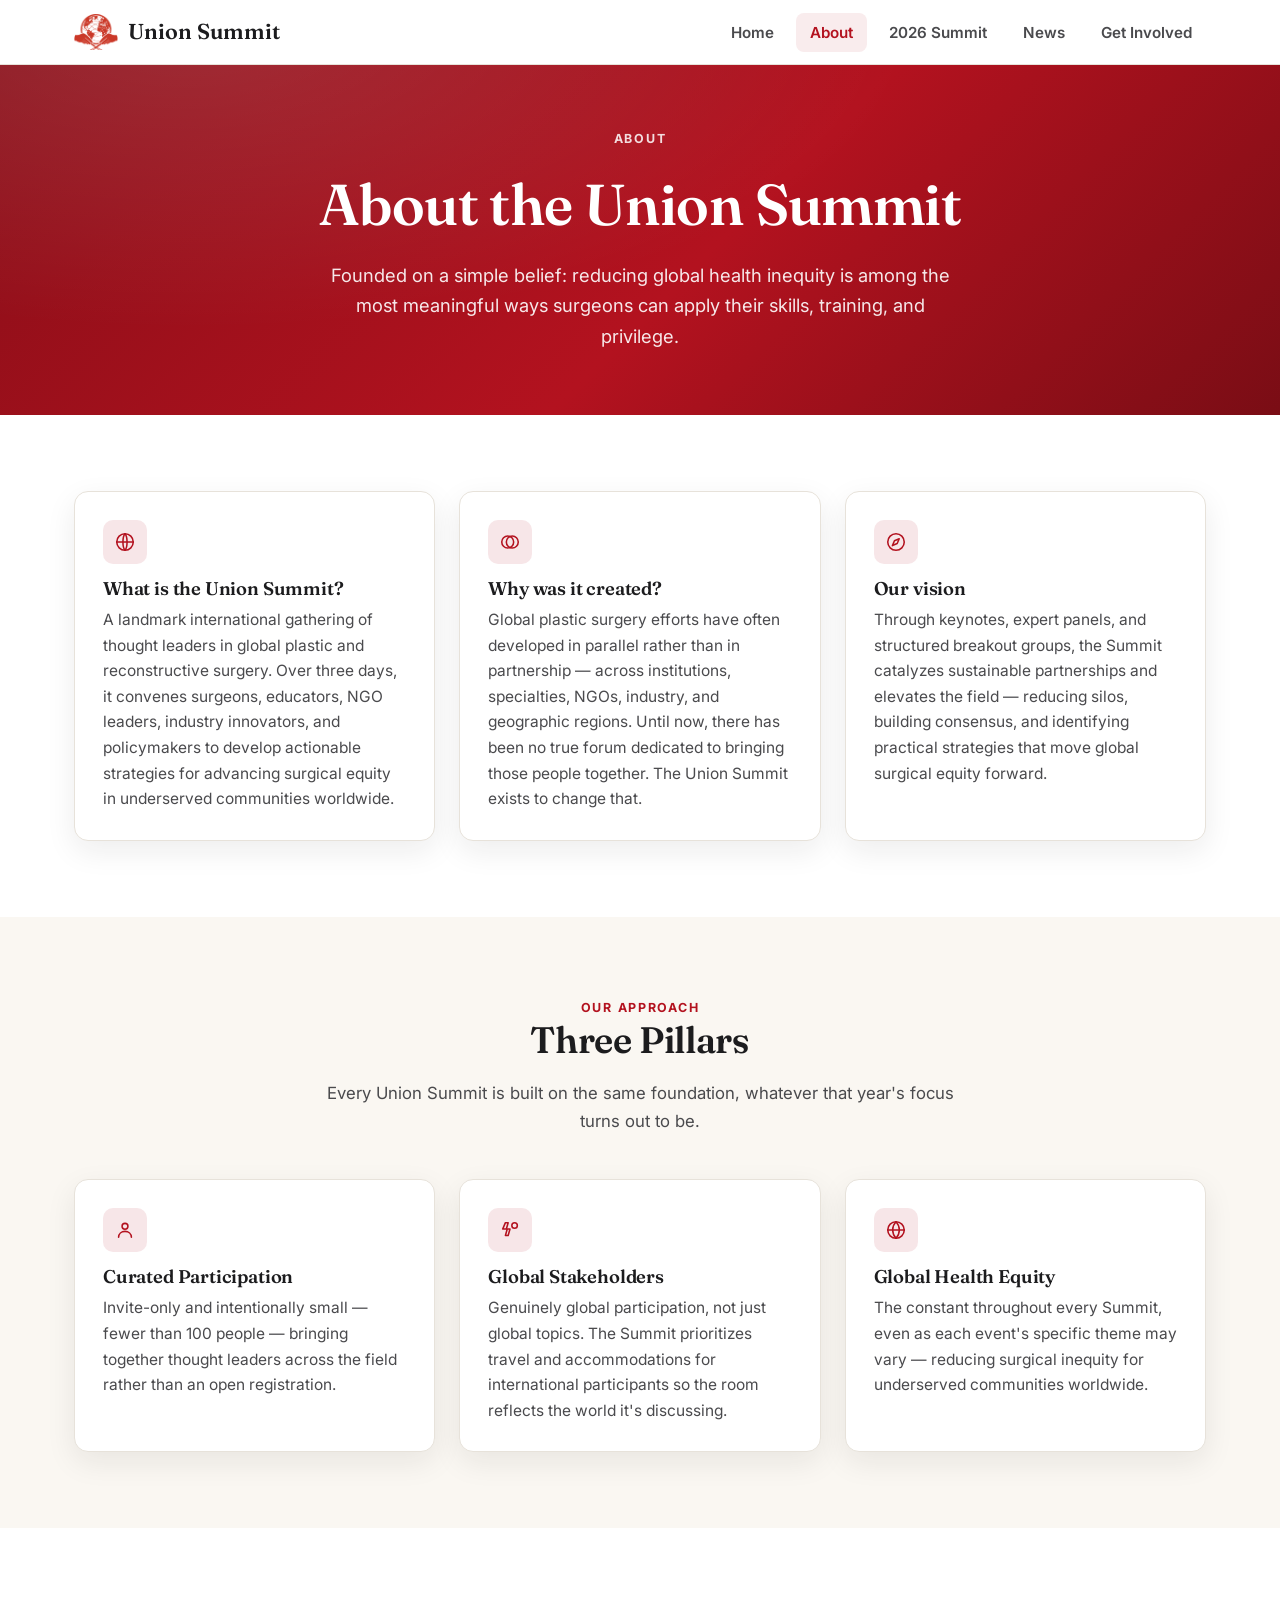
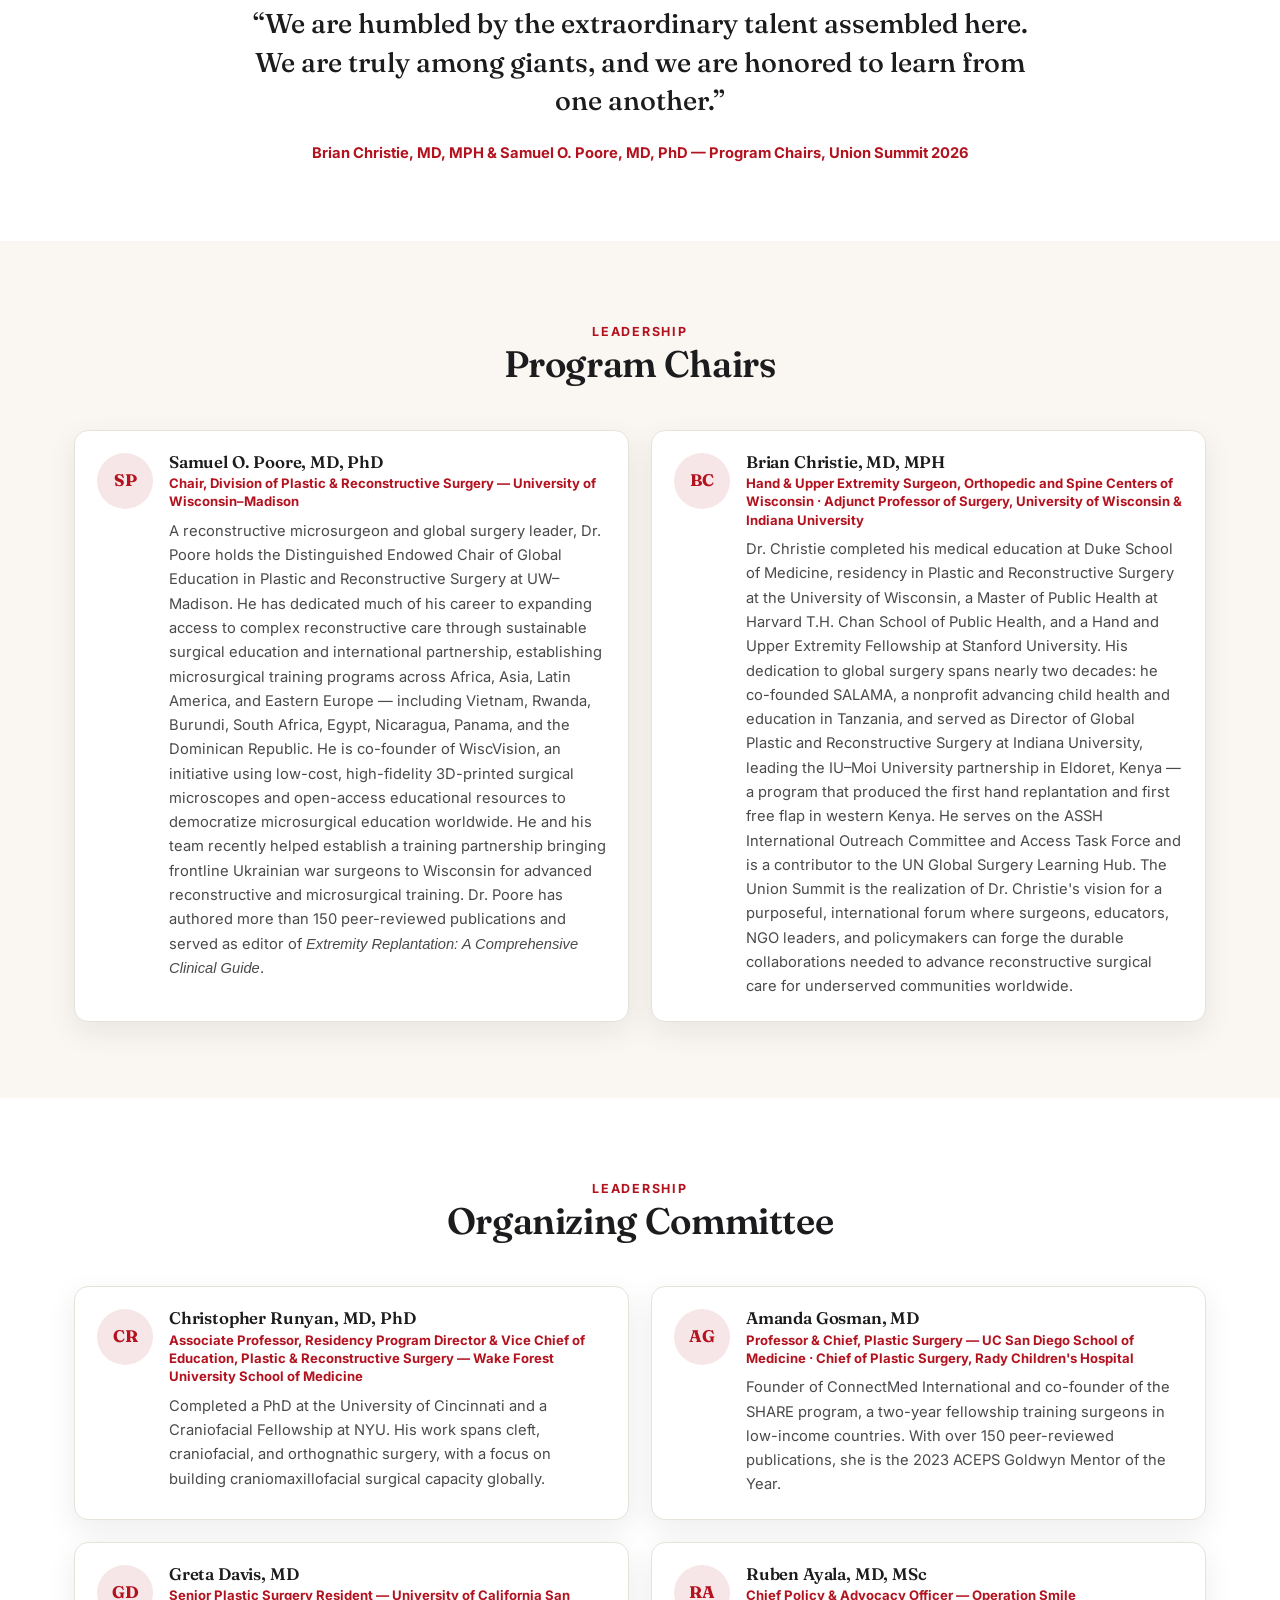
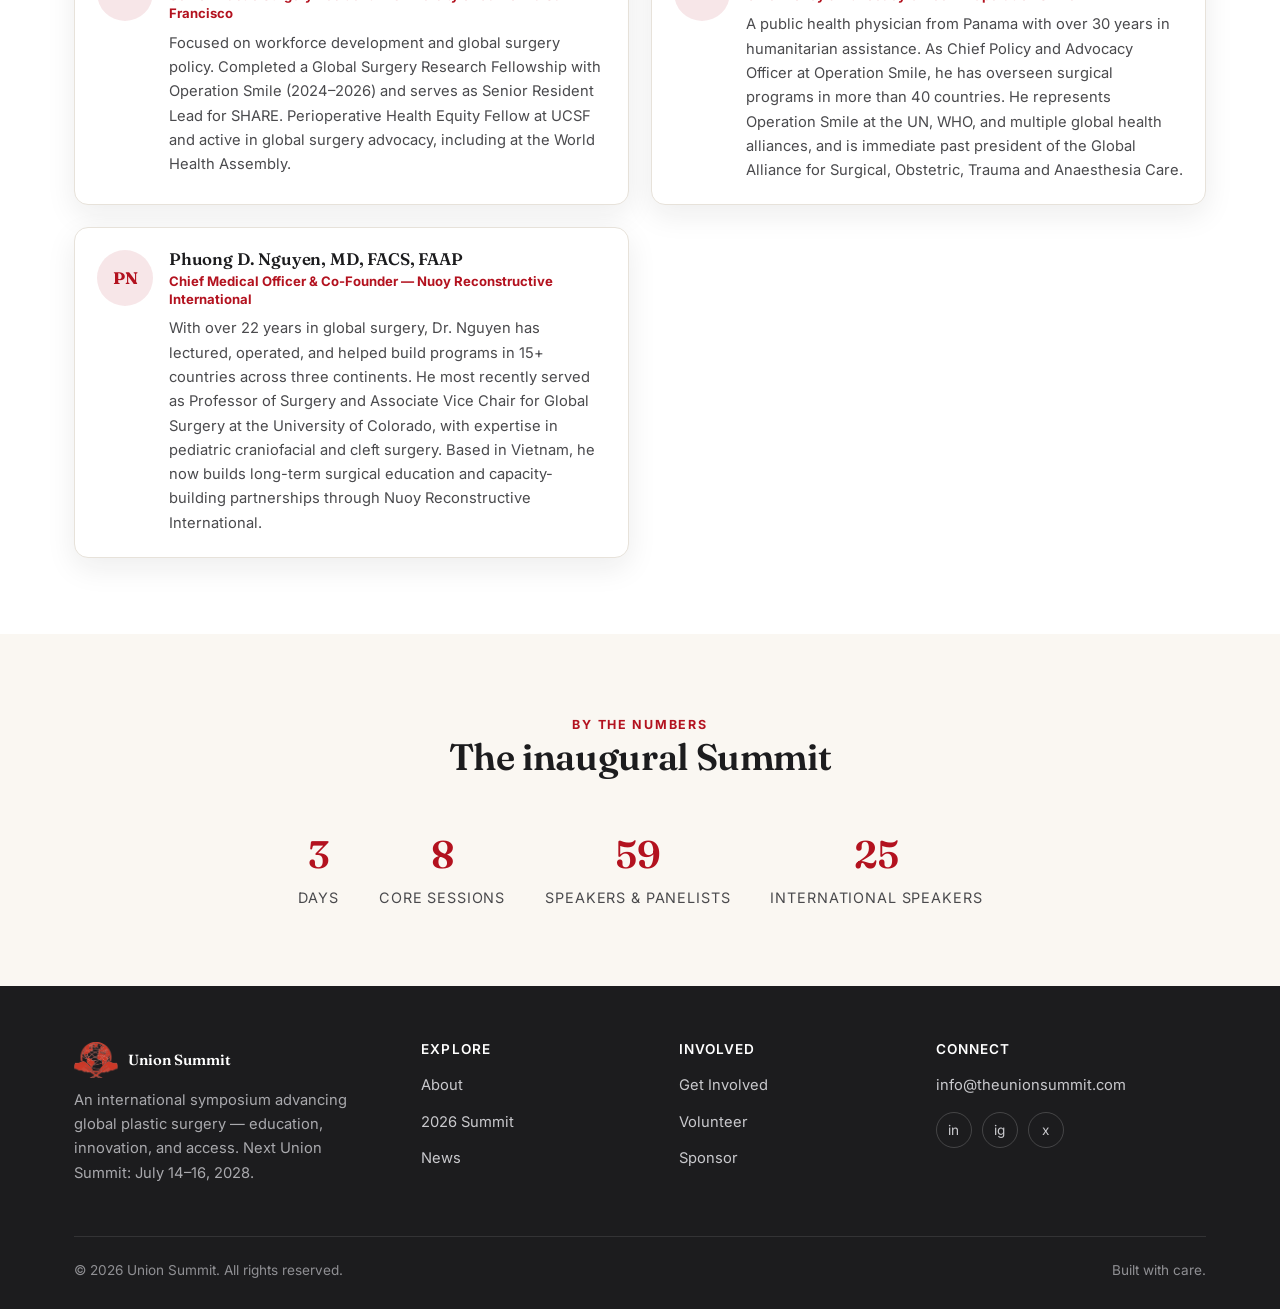
==== commit 839e8762: "Replace remaining short bios with full bios from the background deck Pulls complete bios for both Pr" ====
--- a/about.html
+++ b/about.html
@@ -121,15 +121,15 @@
         <div>
           <h4>Samuel O. Poore, MD, PhD</h4>
           <div class="person-title">Chair, Division of Plastic &amp; Reconstructive Surgery — University of Wisconsin–Madison</div>
-          <p class="bio">Dr. Poore holds the Distinguished Endowed Chair of Global Education in Plastic and Reconstructive Surgery at UW–Madison. He received his medical degree and PhD from Brown University, completed residency at UW–Madison, and a microsurgery and research fellowship at the Bernard O'Brien Institute of Microsurgery in Melbourne, Australia. He specializes in microvascular reconstruction, with particular expertise in breast reconstruction, hand reconstruction, lower-extremity salvage, and head and neck reconstruction. He serves as Co-Director of the UW Microsurgery and Regenerative Medicine Laboratory, which has secured more than $15 million in federal funding since 2012 to support research in peripheral nerve regeneration, neural engineering, prosthetic development, and vascular engineering. Dr. Poore has authored more than 150 peer-reviewed publications and served as editor of <em>Extremity Replantation: A Comprehensive Clinical Guide</em>.</p>
+          <p class="bio">A reconstructive microsurgeon and global surgery leader, Dr. Poore holds the Distinguished Endowed Chair of Global Education in Plastic and Reconstructive Surgery at UW–Madison. He has dedicated much of his career to expanding access to complex reconstructive care through sustainable surgical education and international partnership, establishing microsurgical training programs across Africa, Asia, Latin America, and Eastern Europe — including Vietnam, Rwanda, Burundi, South Africa, Egypt, Nicaragua, Panama, and the Dominican Republic. He is co-founder of WiscVision, an initiative using low-cost, high-fidelity 3D-printed surgical microscopes and open-access educational resources to democratize microsurgical education worldwide. He and his team recently helped establish a training partnership bringing frontline Ukrainian war surgeons to Wisconsin for advanced reconstructive and microsurgical training. Dr. Poore has authored more than 150 peer-reviewed publications and served as editor of <em>Extremity Replantation: A Comprehensive Clinical Guide</em>.</p>
         </div>
       </div>
       <div class="person">
         <div class="person-avatar">BC</div>
         <div>
           <h4>Brian Christie, MD, MPH</h4>
-          <div class="person-title">Co-Chair, Union Summit 2026</div>
-          <p class="bio">Co-Chair and co-creator of the Union Summit alongside Dr. Poore, delivering the meeting's opening welcome and closing remarks and moderating Session 4: Innovation &amp; Technology in Global Surgery. Full bio coming soon.</p>
+          <div class="person-title">Hand &amp; Upper Extremity Surgeon, Orthopedic and Spine Centers of Wisconsin · Adjunct Professor of Surgery, University of Wisconsin &amp; Indiana University</div>
+          <p class="bio">Dr. Christie completed his medical education at Duke School of Medicine, residency in Plastic and Reconstructive Surgery at the University of Wisconsin, a Master of Public Health at Harvard T.H. Chan School of Public Health, and a Hand and Upper Extremity Fellowship at Stanford University. His dedication to global surgery spans nearly two decades: he co-founded SALAMA, a nonprofit advancing child health and education in Tanzania, and served as Director of Global Plastic and Reconstructive Surgery at Indiana University, leading the IU–Moi University partnership in Eldoret, Kenya — a program that produced the first hand replantation and first free flap in western Kenya. He serves on the ASSH International Outreach Committee and Access Task Force and is a contributor to the UN Global Surgery Learning Hub. The Union Summit is the realization of Dr. Christie's vision for a purposeful, international forum where surgeons, educators, NGO leaders, and policymakers can forge the durable collaborations needed to advance reconstructive surgical care for underserved communities worldwide.</p>
         </div>
       </div>
     </div>
@@ -172,15 +172,15 @@
         <div>
           <h4>Ruben Ayala, MD, MSc</h4>
           <div class="person-title">Chief Policy &amp; Advocacy Officer — Operation Smile</div>
-          <p class="bio">Leads policy and advocacy engagement to expand access to safe surgical care worldwide.</p>
+          <p class="bio">A public health physician from Panama with over 30 years in humanitarian assistance. As Chief Policy and Advocacy Officer at Operation Smile, he has overseen surgical programs in more than 40 countries. He represents Operation Smile at the UN, WHO, and multiple global health alliances, and is immediate past president of the Global Alliance for Surgical, Obstetric, Trauma and Anaesthesia Care.</p>
         </div>
       </div>
       <div class="person">
         <div class="person-avatar">PN</div>
         <div>
-          <h4>Phuong Nguyen, MD</h4>
-          <div class="person-title">Organizing Committee</div>
-          <p class="bio">Bio coming soon.</p>
+          <h4>Phuong D. Nguyen, MD, FACS, FAAP</h4>
+          <div class="person-title">Chief Medical Officer &amp; Co-Founder — Nuoy Reconstructive International</div>
+          <p class="bio">With over 22 years in global surgery, Dr. Nguyen has lectured, operated, and helped build programs in 15+ countries across three continents. He most recently served as Professor of Surgery and Associate Vice Chair for Global Surgery at the University of Colorado, with expertise in pediatric craniofacial and cleft surgery. Based in Vietnam, he now builds long-term surgical education and capacity-building partnerships through Nuoy Reconstructive International.</p>
         </div>
       </div>
     </div>
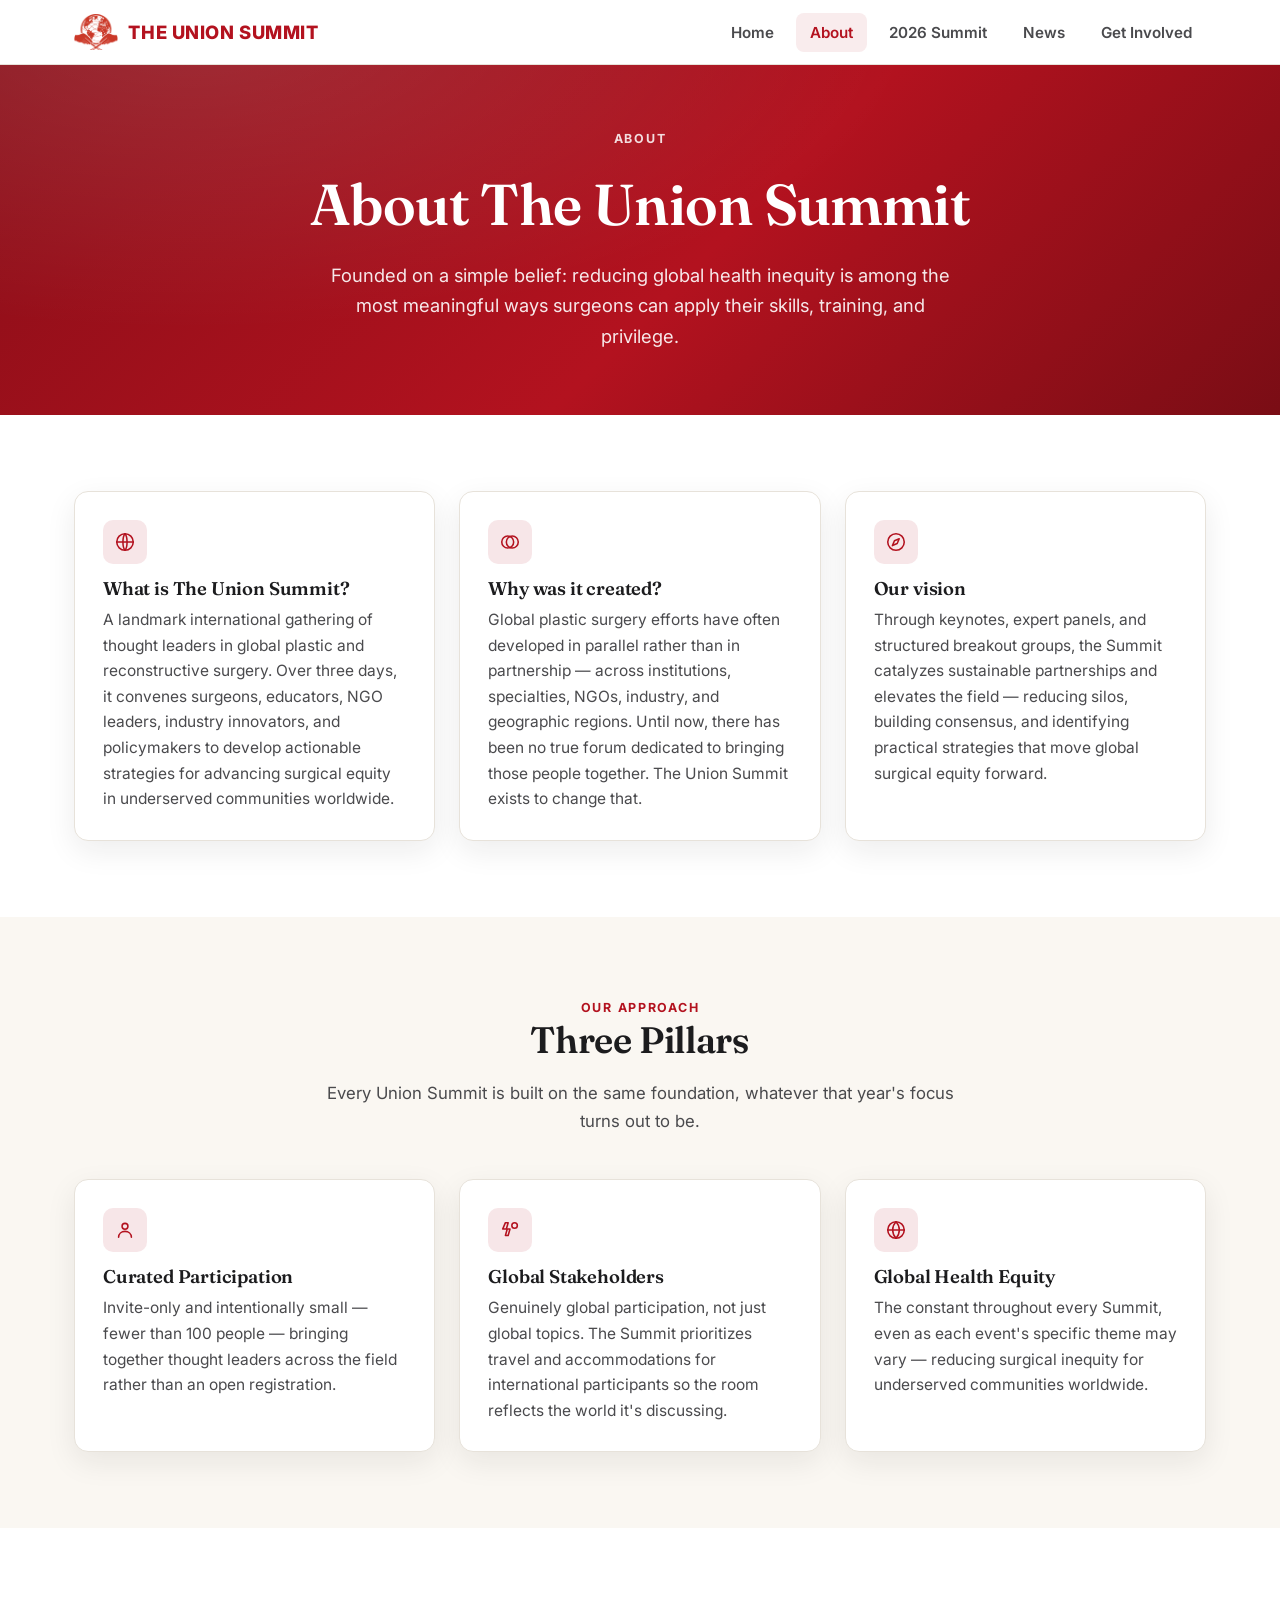
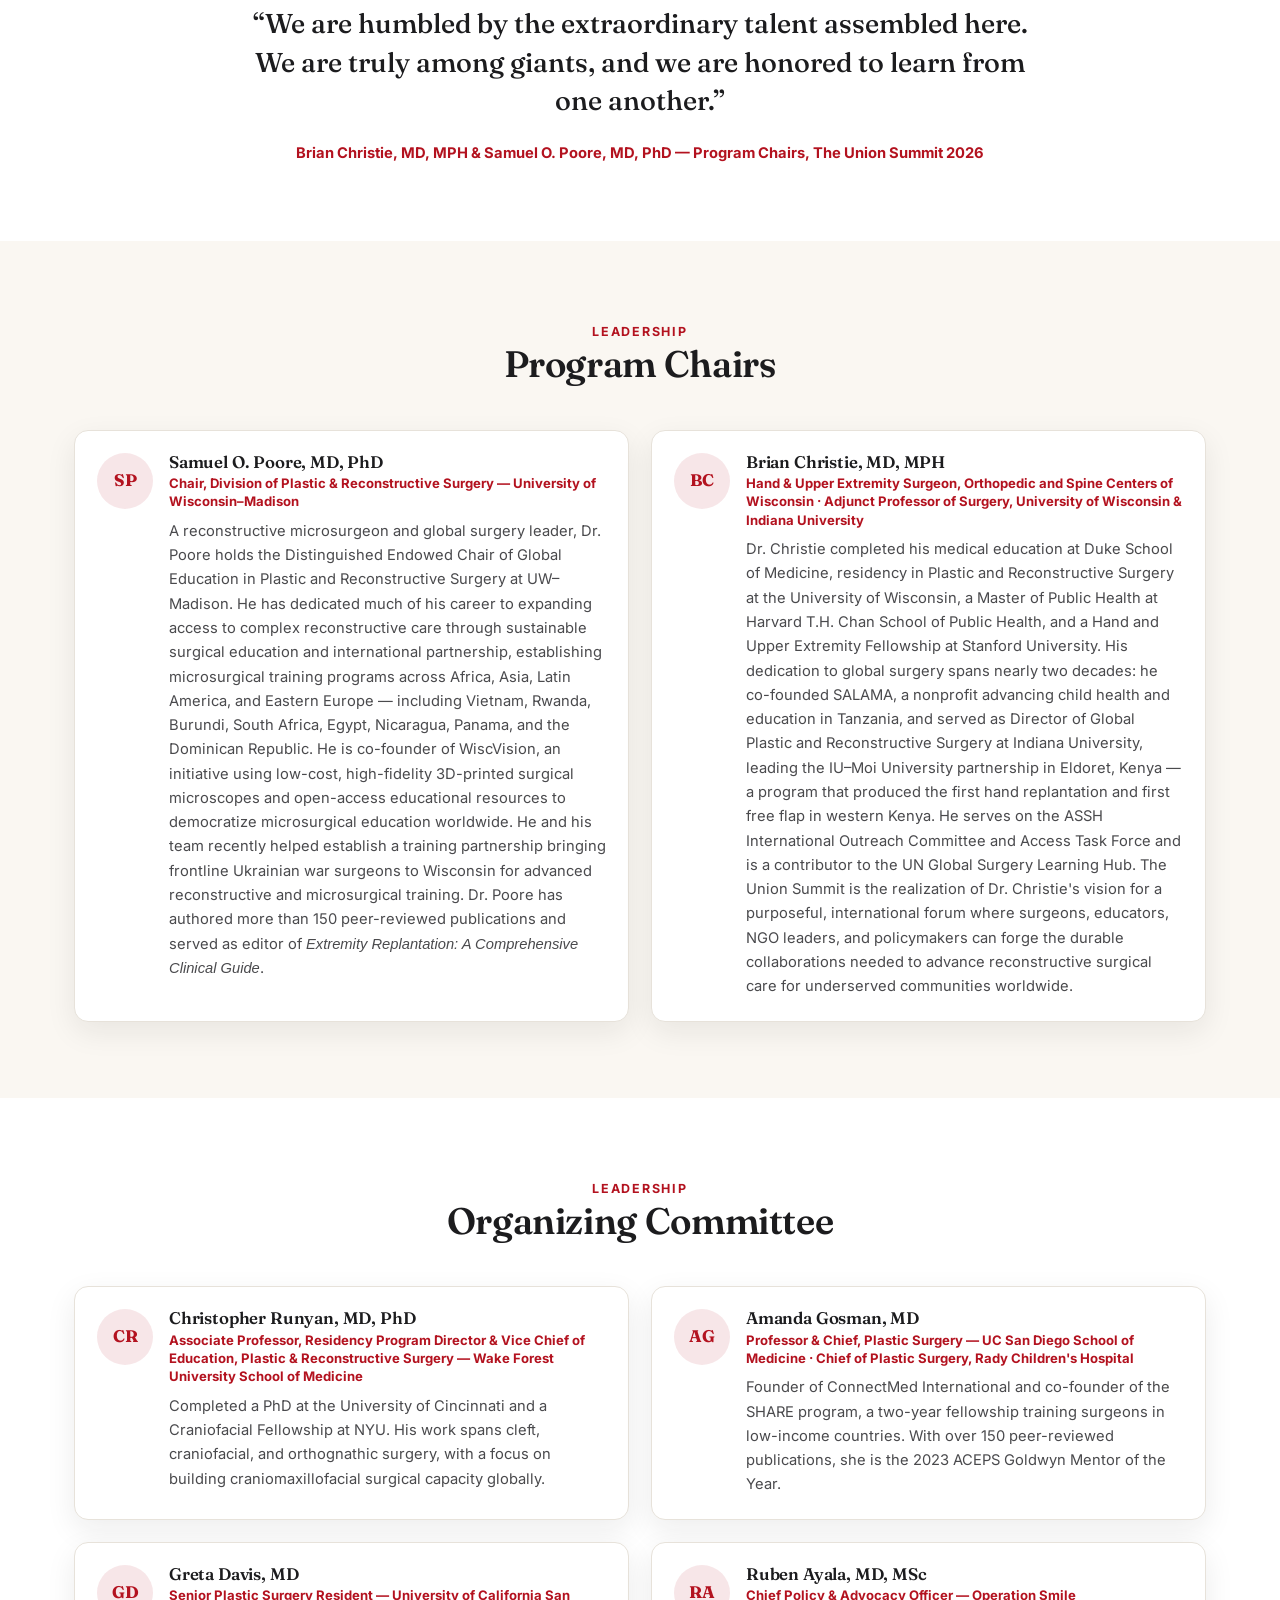
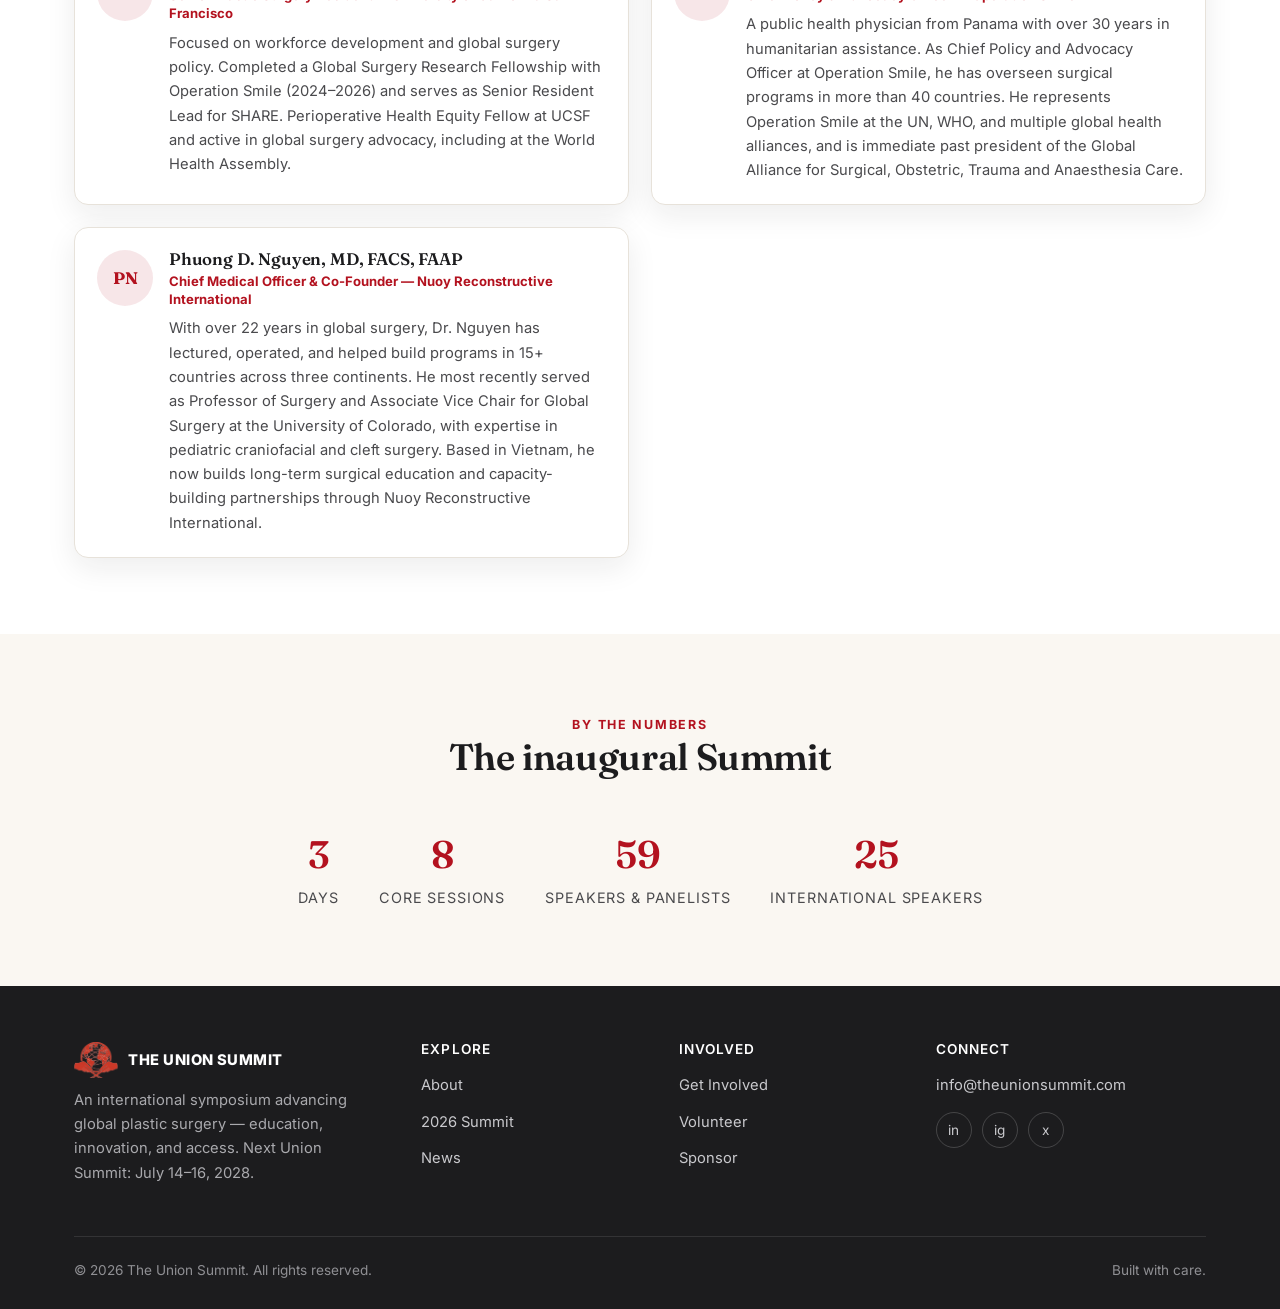
==== commit d6a7f2e7: "Correct brand name to 'The Union Summit' throughout the site" ====
--- a/about.html
+++ b/about.html
@@ -3,8 +3,8 @@
 <head>
 <meta charset="UTF-8">
 <meta name="viewport" content="width=device-width, initial-scale=1.0">
-<title>About — Union Summit 2026</title>
-<meta name="description" content="Why the Union Summit was created, what it aims to achieve, and the program chairs and organizing committee behind it.">
+<title>About — The Union Summit 2026</title>
+<meta name="description" content="Why The Union Summit was created, what it aims to achieve, and the program chairs and organizing committee behind it.">
 <link rel="icon" href="favicon.png" type="image/png">
 <link rel="preconnect" href="https://fonts.googleapis.com">
 <link href="https://fonts.googleapis.com/css2?family=Fraunces:wght@500;600;700&family=Inter:wght@400;500;600;700&display=swap" rel="stylesheet">
@@ -15,8 +15,8 @@
 <header class="site-header">
   <div class="nav-wrap">
     <a href="index.html" class="brand">
-      <img src="logo-icon.png" alt="Union Summit logo" class="brand-mark">
-      Union Summit
+      <img src="logo-icon.png" alt="The Union Summit logo" class="brand-mark">
+      The Union Summit
     </a>
     <button class="nav-toggle" aria-label="Toggle menu" aria-expanded="false">
       <span></span><span></span><span></span>
@@ -34,7 +34,7 @@
 <section class="hero hero--sm">
   <div class="container">
     <span class="eyebrow">About</span>
-    <h1>About the Union Summit</h1>
+    <h1>About The Union Summit</h1>
     <p class="lede">Founded on a simple belief: reducing global health inequity is among the most meaningful ways surgeons can apply their skills, training, and privilege.</p>
   </div>
 </section>
@@ -46,7 +46,7 @@
         <div class="icon">
           <svg width="22" height="22" viewBox="0 0 24 24" fill="none" stroke="currentColor" stroke-width="1.7" stroke-linecap="round"><circle cx="12" cy="12" r="9"/><path d="M3 12h18"/><path d="M12 3c3 3.2 3 14.8 0 18M12 3c-3 3.2-3 14.8 0 18" fill="none"/></svg>
         </div>
-        <h3>What is the Union Summit?</h3>
+        <h3>What is The Union Summit?</h3>
         <p>A landmark international gathering of thought leaders in global plastic and reconstructive surgery. Over three days, it convenes surgeons, educators, NGO leaders, industry innovators, and policymakers to develop actionable strategies for advancing surgical equity in underserved communities worldwide.</p>
       </div>
       <div class="card">
@@ -104,7 +104,7 @@
   <div class="container">
     <div class="pull-quote">
       <blockquote>We are humbled by the extraordinary talent assembled here. We are truly among giants, and we are honored to learn from one another.</blockquote>
-      <cite>Brian Christie, MD, MPH &amp; Samuel O. Poore, MD, PhD — Program Chairs, Union Summit 2026</cite>
+      <cite>Brian Christie, MD, MPH &amp; Samuel O. Poore, MD, PhD — Program Chairs, The Union Summit 2026</cite>
     </div>
   </div>
 </section>
@@ -207,7 +207,7 @@
     <div class="footer-grid">
       <div class="footer-brand">
         <a href="index.html" class="brand" style="color:#fff;margin-bottom:10px;display:flex">
-          <img src="logo-icon.png" alt="Union Summit logo" class="brand-mark"> Union Summit
+          <img src="logo-icon.png" alt="The Union Summit logo" class="brand-mark"> The Union Summit
         </a>
         <p>An international symposium advancing global plastic surgery — education, innovation, and access. Next Union Summit: July 14–16, 2028.</p>
       </div>
@@ -240,7 +240,7 @@
       </div>
     </div>
     <div class="footer-bottom">
-      <span>&copy; 2026 Union Summit. All rights reserved.</span>
+      <span>&copy; 2026 The Union Summit. All rights reserved.</span>
       <span>Built with care.</span>
     </div>
   </div>
--- a/style.css
+++ b/style.css
@@ -58,8 +58,9 @@
 }
 .brand{
   display:flex;align-items:center;gap:10px;
-  font-family:var(--font-head);font-weight:600;font-size:1.35rem;
-  color:var(--ink);text-decoration:none;
+  font-family:var(--font-body);font-weight:800;font-size:1.15rem;
+  text-transform:uppercase;letter-spacing:.03em;
+  color:var(--red);text-decoration:none;
 }
 .brand-mark{
   height:36px;width:auto;object-fit:contain;flex:none;
@@ -114,6 +115,9 @@
 }
 .hero-logo img{height:120px;width:auto;display:block}
 @media (max-width:600px){.hero-logo{padding:16px 20px}.hero-logo img{height:80px}}
+.hero-logo-plain{display:flex}
+.hero-logo-plain img{height:150px;width:auto;display:block;filter:drop-shadow(0 12px 24px rgba(0,0,0,.25))}
+@media (max-width:600px){.hero-logo-plain img{height:100px}}
 .eyebrow{
   text-transform:uppercase;letter-spacing:.14em;font-size:.78rem;font-weight:700;
   color:rgba(255,255,255,.85);
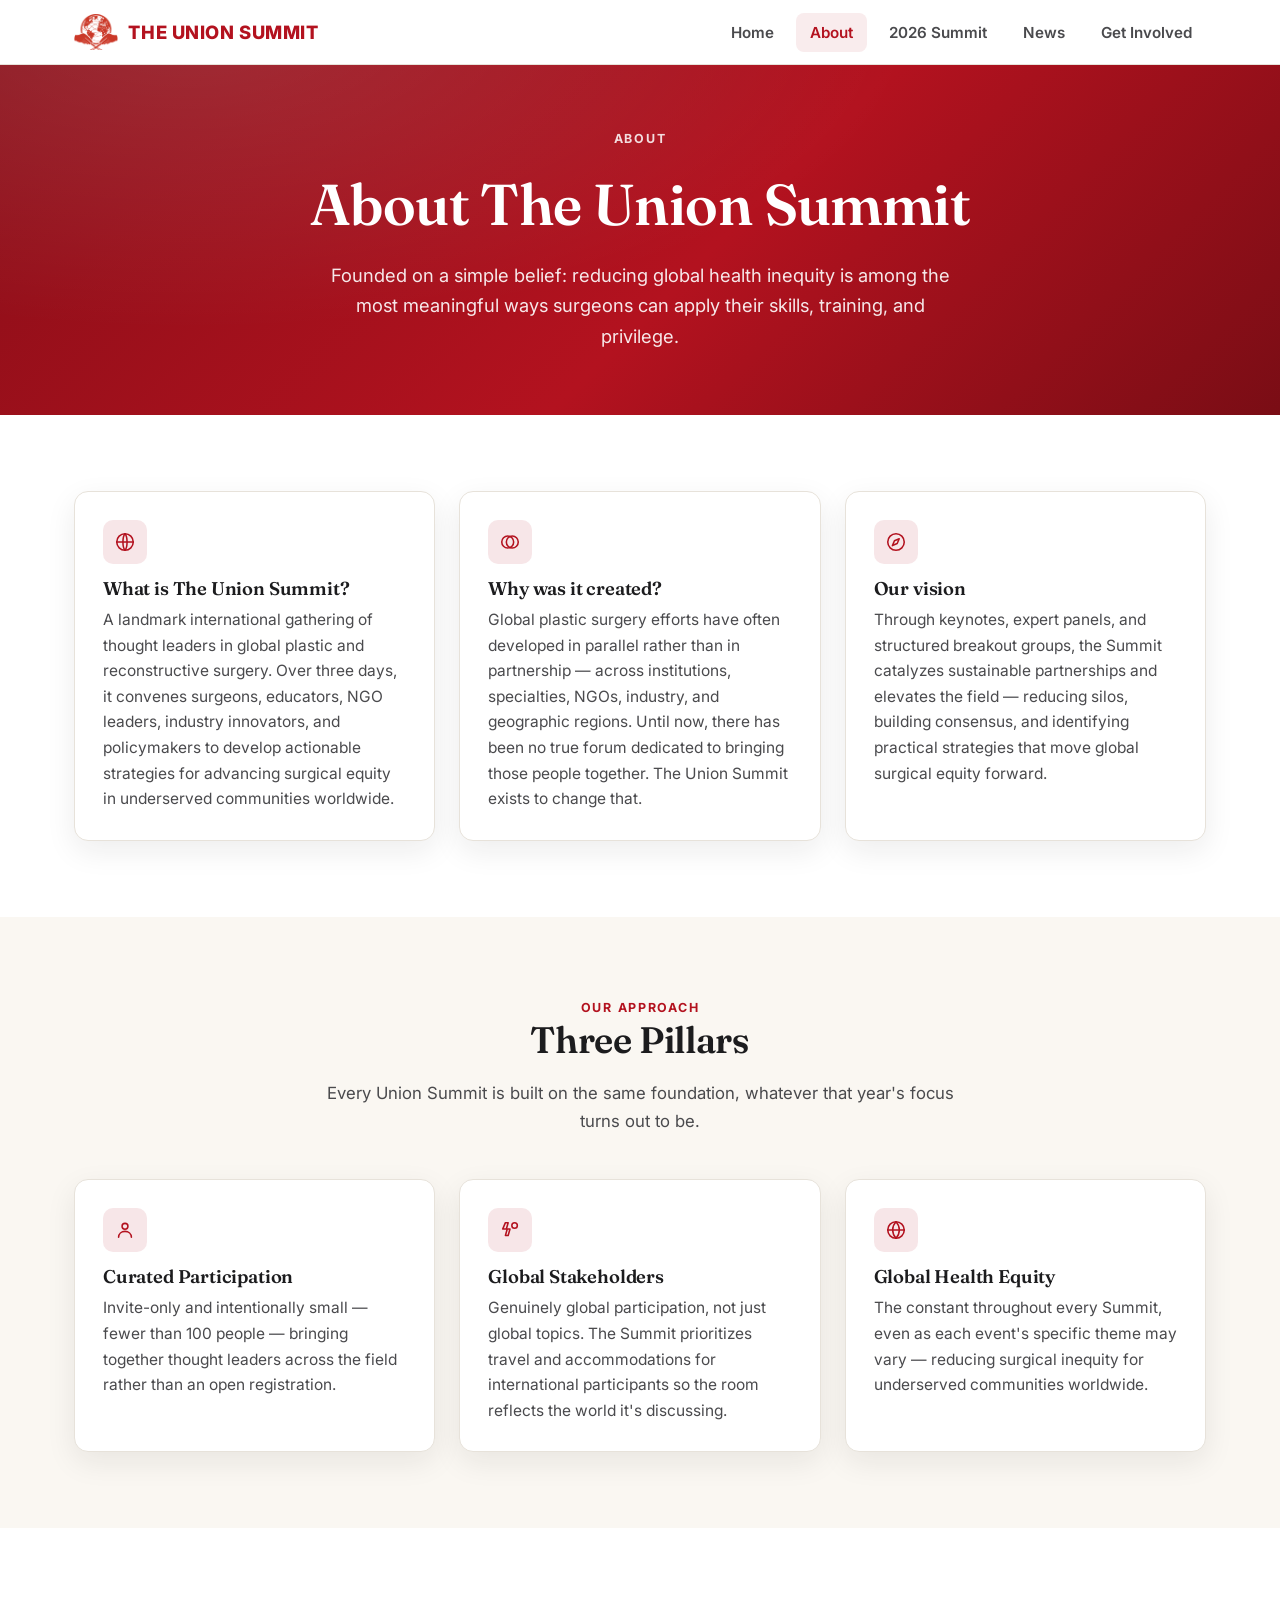
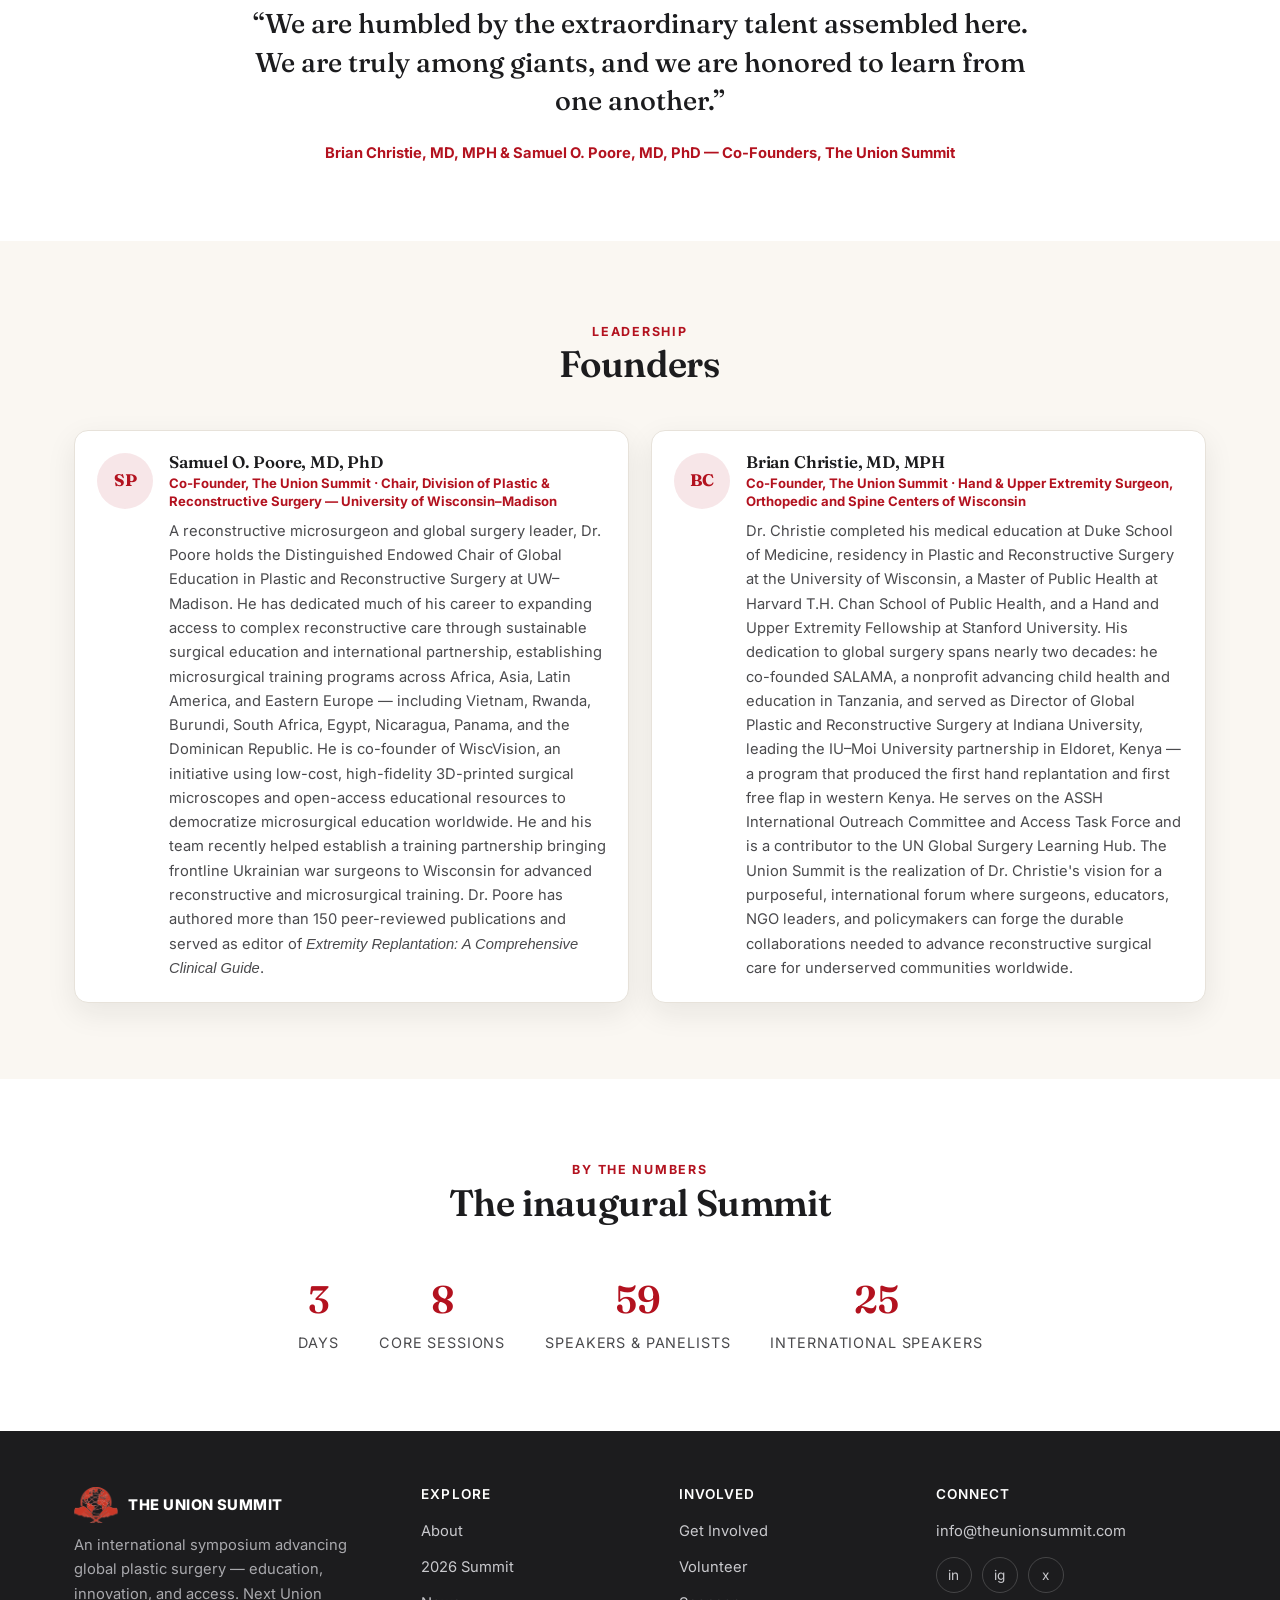
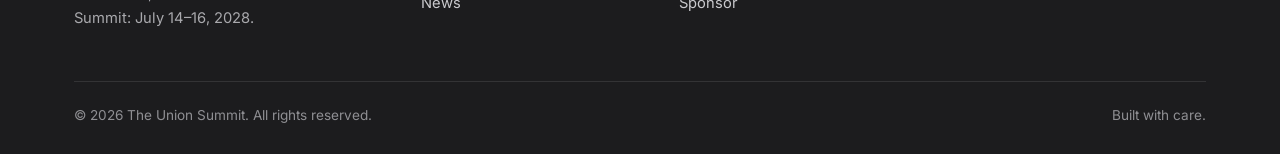
==== commit 3b14f5a7: "Move Organizing Committee to 2026 Summit page; About now co-founders only About page's Leadership se" ====
--- a/about.html
+++ b/about.html
@@ -4,7 +4,7 @@
 <meta charset="UTF-8">
 <meta name="viewport" content="width=device-width, initial-scale=1.0">
 <title>About — The Union Summit 2026</title>
-<meta name="description" content="Why The Union Summit was created, what it aims to achieve, and the program chairs and organizing committee behind it.">
+<meta name="description" content="Why The Union Summit was created, what it aims to achieve, and the co-founders behind it.">
 <link rel="icon" href="favicon.png" type="image/png">
 <link rel="preconnect" href="https://fonts.googleapis.com">
 <link href="https://fonts.googleapis.com/css2?family=Fraunces:wght@500;600;700&family=Inter:wght@400;500;600;700&display=swap" rel="stylesheet">
@@ -104,7 +104,7 @@
   <div class="container">
     <div class="pull-quote">
       <blockquote>We are humbled by the extraordinary talent assembled here. We are truly among giants, and we are honored to learn from one another.</blockquote>
-      <cite>Brian Christie, MD, MPH &amp; Samuel O. Poore, MD, PhD — Program Chairs, The Union Summit 2026</cite>
+      <cite>Brian Christie, MD, MPH &amp; Samuel O. Poore, MD, PhD — Co-Founders, The Union Summit</cite>
     </div>
   </div>
 </section>
@@ -113,14 +113,14 @@
   <div class="container">
     <div class="section-head center">
       <span class="eyebrow" style="color:var(--red)">Leadership</span>
-      <h2>Program Chairs</h2>
+      <h2>Founders</h2>
     </div>
     <div class="people">
       <div class="person">
         <div class="person-avatar">SP</div>
         <div>
           <h4>Samuel O. Poore, MD, PhD</h4>
-          <div class="person-title">Chair, Division of Plastic &amp; Reconstructive Surgery — University of Wisconsin–Madison</div>
+          <div class="person-title">Co-Founder, The Union Summit · Chair, Division of Plastic &amp; Reconstructive Surgery — University of Wisconsin–Madison</div>
           <p class="bio">A reconstructive microsurgeon and global surgery leader, Dr. Poore holds the Distinguished Endowed Chair of Global Education in Plastic and Reconstructive Surgery at UW–Madison. He has dedicated much of his career to expanding access to complex reconstructive care through sustainable surgical education and international partnership, establishing microsurgical training programs across Africa, Asia, Latin America, and Eastern Europe — including Vietnam, Rwanda, Burundi, South Africa, Egypt, Nicaragua, Panama, and the Dominican Republic. He is co-founder of WiscVision, an initiative using low-cost, high-fidelity 3D-printed surgical microscopes and open-access educational resources to democratize microsurgical education worldwide. He and his team recently helped establish a training partnership bringing frontline Ukrainian war surgeons to Wisconsin for advanced reconstructive and microsurgical training. Dr. Poore has authored more than 150 peer-reviewed publications and served as editor of <em>Extremity Replantation: A Comprehensive Clinical Guide</em>.</p>
         </div>
       </div>
@@ -128,7 +128,7 @@
         <div class="person-avatar">BC</div>
         <div>
           <h4>Brian Christie, MD, MPH</h4>
-          <div class="person-title">Hand &amp; Upper Extremity Surgeon, Orthopedic and Spine Centers of Wisconsin · Adjunct Professor of Surgery, University of Wisconsin &amp; Indiana University</div>
+          <div class="person-title">Co-Founder, The Union Summit · Hand &amp; Upper Extremity Surgeon, Orthopedic and Spine Centers of Wisconsin</div>
           <p class="bio">Dr. Christie completed his medical education at Duke School of Medicine, residency in Plastic and Reconstructive Surgery at the University of Wisconsin, a Master of Public Health at Harvard T.H. Chan School of Public Health, and a Hand and Upper Extremity Fellowship at Stanford University. His dedication to global surgery spans nearly two decades: he co-founded SALAMA, a nonprofit advancing child health and education in Tanzania, and served as Director of Global Plastic and Reconstructive Surgery at Indiana University, leading the IU–Moi University partnership in Eldoret, Kenya — a program that produced the first hand replantation and first free flap in western Kenya. He serves on the ASSH International Outreach Committee and Access Task Force and is a contributor to the UN Global Surgery Learning Hub. The Union Summit is the realization of Dr. Christie's vision for a purposeful, international forum where surgeons, educators, NGO leaders, and policymakers can forge the durable collaborations needed to advance reconstructive surgical care for underserved communities worldwide.</p>
         </div>
       </div>
@@ -137,57 +137,6 @@
 </section>
 
 <section class="section">
-  <div class="container">
-    <div class="section-head center">
-      <span class="eyebrow" style="color:var(--red)">Leadership</span>
-      <h2>Organizing Committee</h2>
-    </div>
-    <div class="people">
-      <div class="person">
-        <div class="person-avatar">CR</div>
-        <div>
-          <h4>Christopher Runyan, MD, PhD</h4>
-          <div class="person-title">Associate Professor, Residency Program Director &amp; Vice Chief of Education, Plastic &amp; Reconstructive Surgery — Wake Forest University School of Medicine</div>
-          <p class="bio">Completed a PhD at the University of Cincinnati and a Craniofacial Fellowship at NYU. His work spans cleft, craniofacial, and orthognathic surgery, with a focus on building craniomaxillofacial surgical capacity globally.</p>
-        </div>
-      </div>
-      <div class="person">
-        <div class="person-avatar">AG</div>
-        <div>
-          <h4>Amanda Gosman, MD</h4>
-          <div class="person-title">Professor &amp; Chief, Plastic Surgery — UC San Diego School of Medicine · Chief of Plastic Surgery, Rady Children's Hospital</div>
-          <p class="bio">Founder of ConnectMed International and co-founder of the SHARE program, a two-year fellowship training surgeons in low-income countries. With over 150 peer-reviewed publications, she is the 2023 ACEPS Goldwyn Mentor of the Year.</p>
-        </div>
-      </div>
-      <div class="person">
-        <div class="person-avatar">GD</div>
-        <div>
-          <h4>Greta Davis, MD</h4>
-          <div class="person-title">Senior Plastic Surgery Resident — University of California San Francisco</div>
-          <p class="bio">Focused on workforce development and global surgery policy. Completed a Global Surgery Research Fellowship with Operation Smile (2024–2026) and serves as Senior Resident Lead for SHARE. Perioperative Health Equity Fellow at UCSF and active in global surgery advocacy, including at the World Health Assembly.</p>
-        </div>
-      </div>
-      <div class="person">
-        <div class="person-avatar">RA</div>
-        <div>
-          <h4>Ruben Ayala, MD, MSc</h4>
-          <div class="person-title">Chief Policy &amp; Advocacy Officer — Operation Smile</div>
-          <p class="bio">A public health physician from Panama with over 30 years in humanitarian assistance. As Chief Policy and Advocacy Officer at Operation Smile, he has overseen surgical programs in more than 40 countries. He represents Operation Smile at the UN, WHO, and multiple global health alliances, and is immediate past president of the Global Alliance for Surgical, Obstetric, Trauma and Anaesthesia Care.</p>
-        </div>
-      </div>
-      <div class="person">
-        <div class="person-avatar">PN</div>
-        <div>
-          <h4>Phuong D. Nguyen, MD, FACS, FAAP</h4>
-          <div class="person-title">Chief Medical Officer &amp; Co-Founder — Nuoy Reconstructive International</div>
-          <p class="bio">With over 22 years in global surgery, Dr. Nguyen has lectured, operated, and helped build programs in 15+ countries across three continents. He most recently served as Professor of Surgery and Associate Vice Chair for Global Surgery at the University of Colorado, with expertise in pediatric craniofacial and cleft surgery. Based in Vietnam, he now builds long-term surgical education and capacity-building partnerships through Nuoy Reconstructive International.</p>
-        </div>
-      </div>
-    </div>
-  </div>
-</section>
-
-<section class="section section--cream">
   <div class="container">
     <div class="section-head center">
       <span class="eyebrow" style="color:var(--red)">By the Numbers</span>
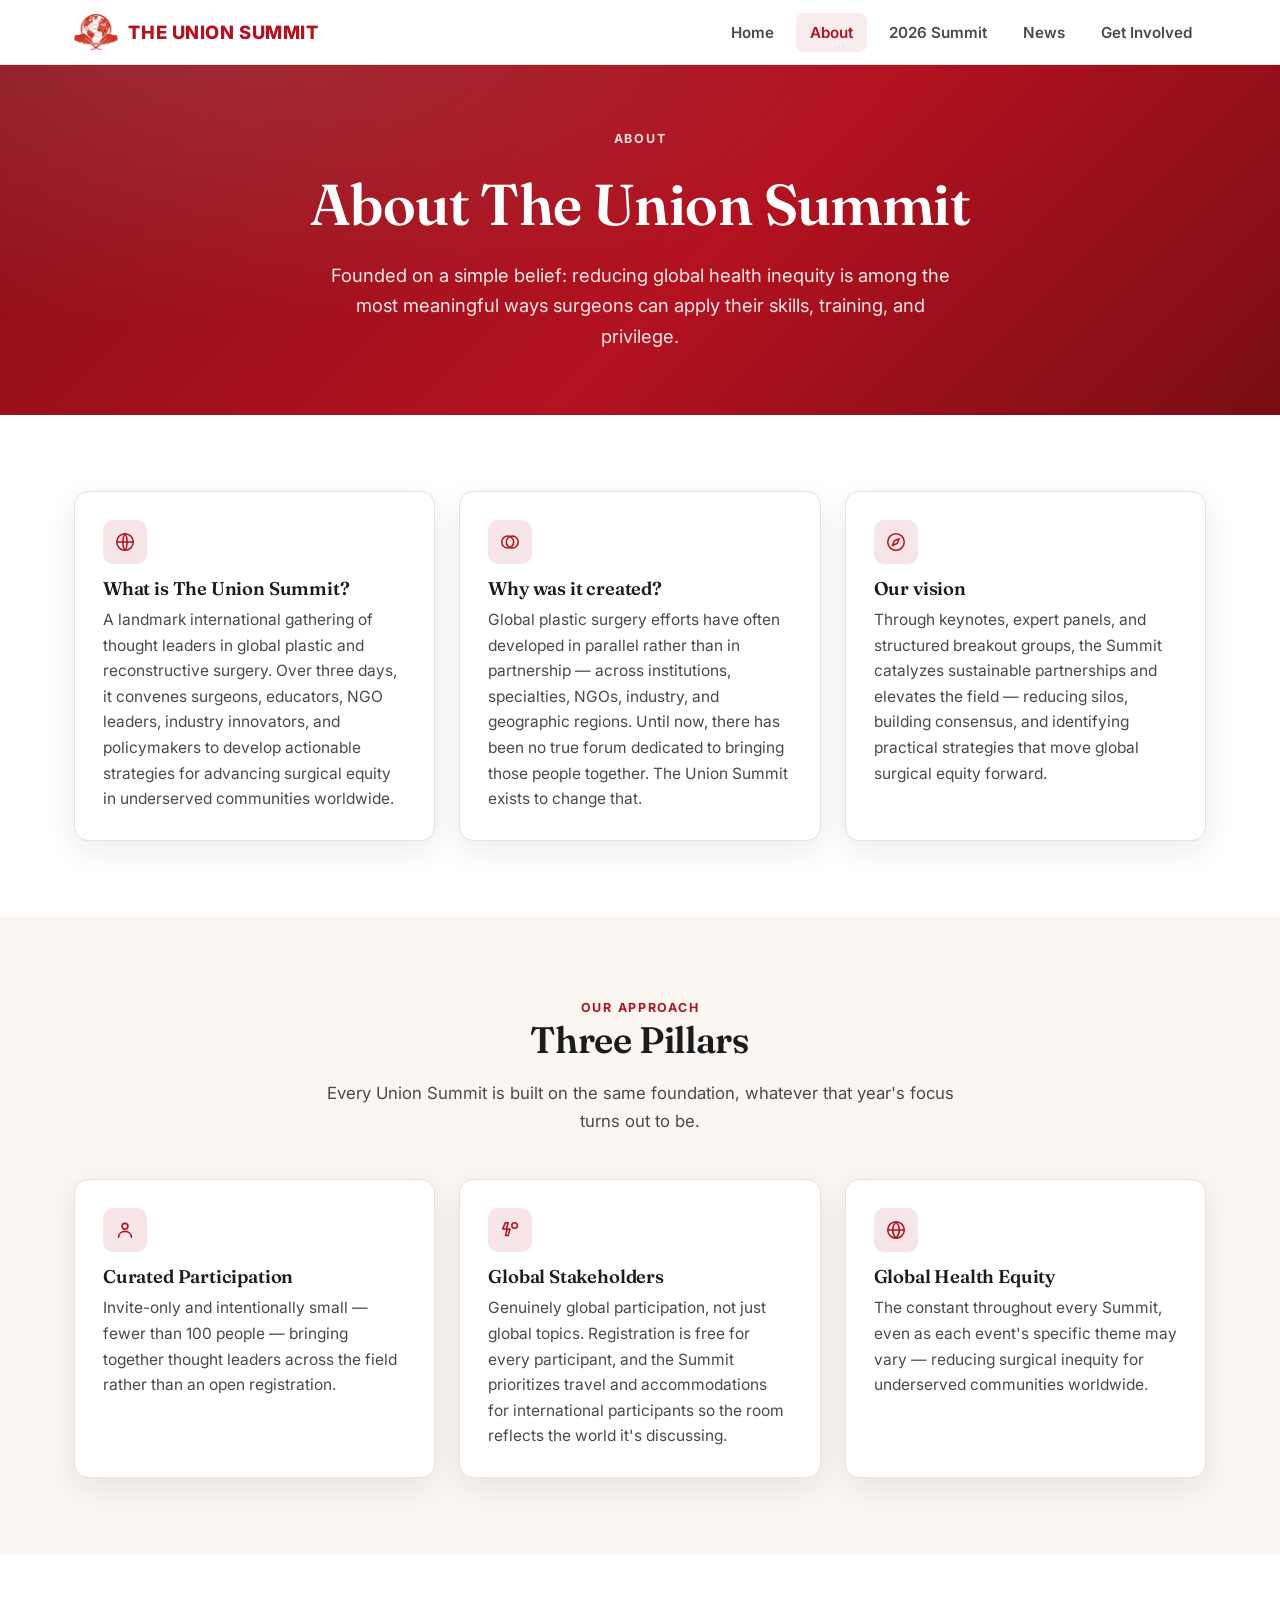
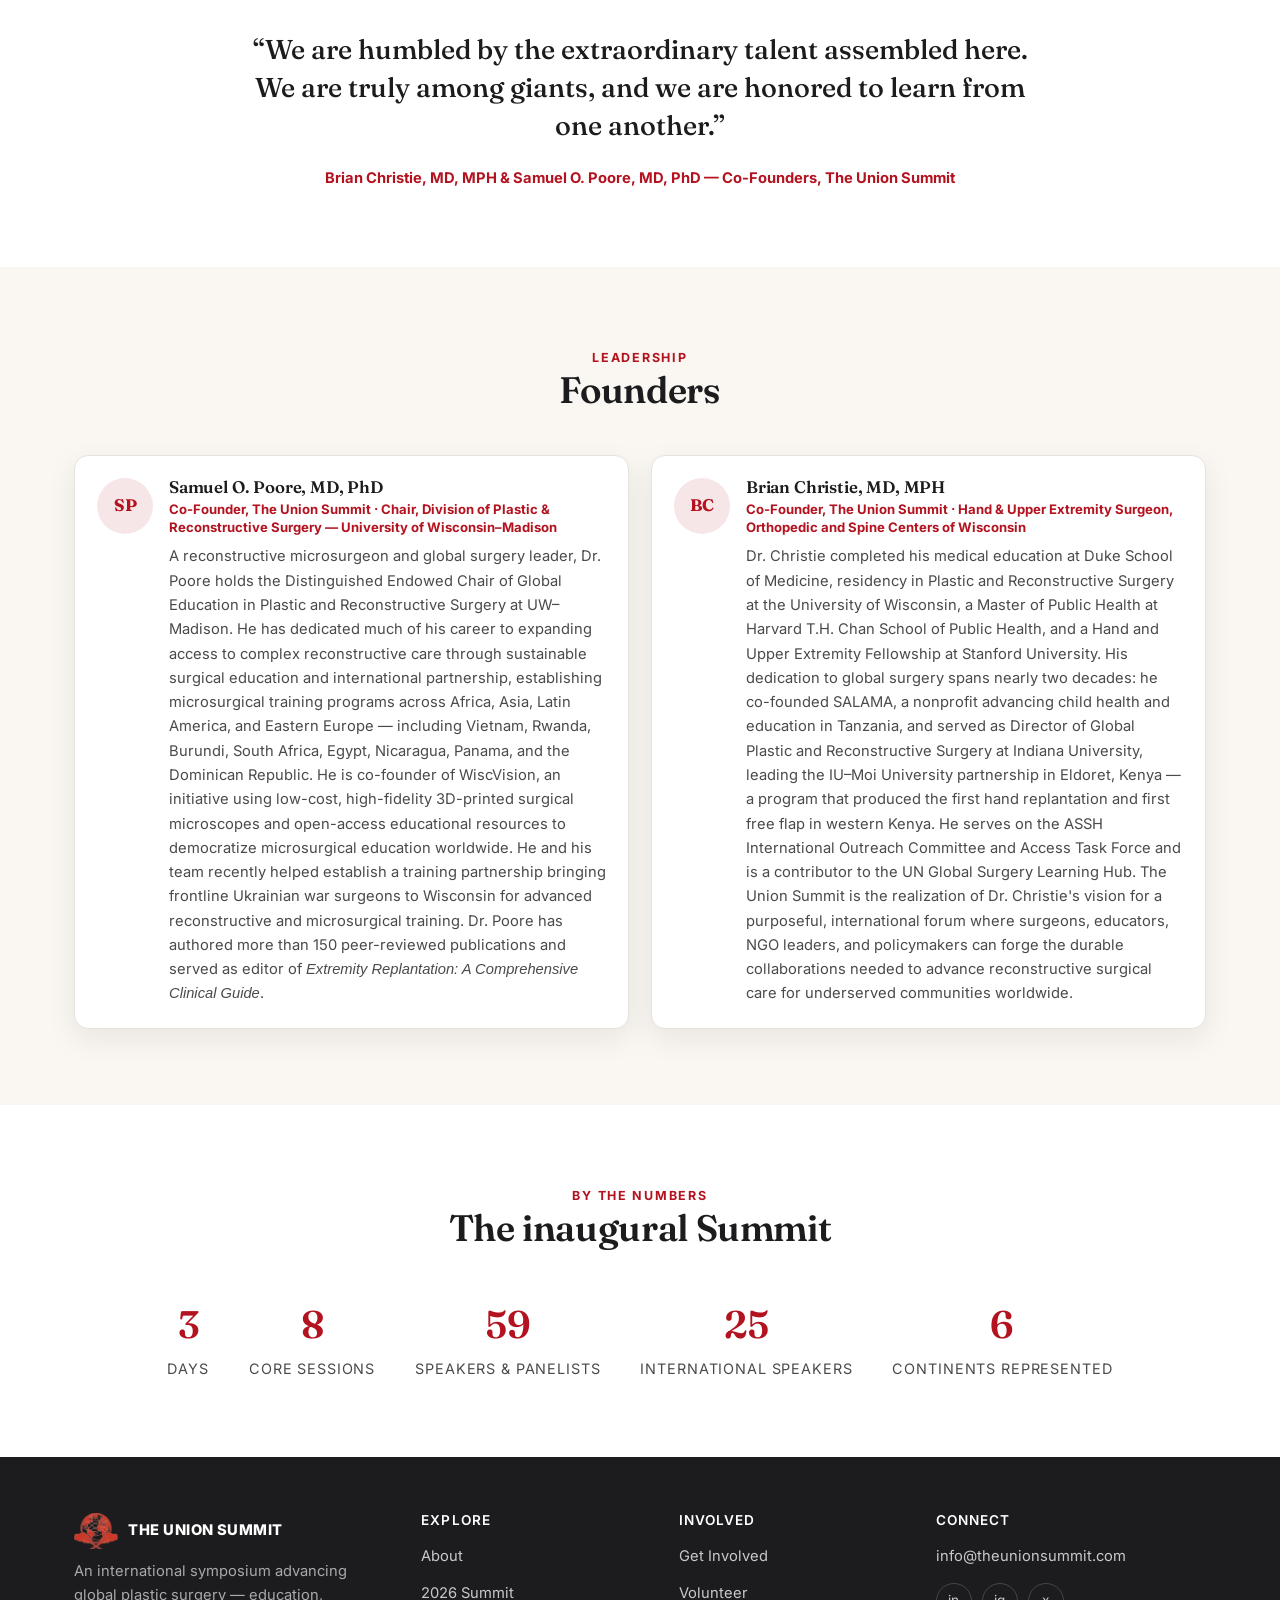
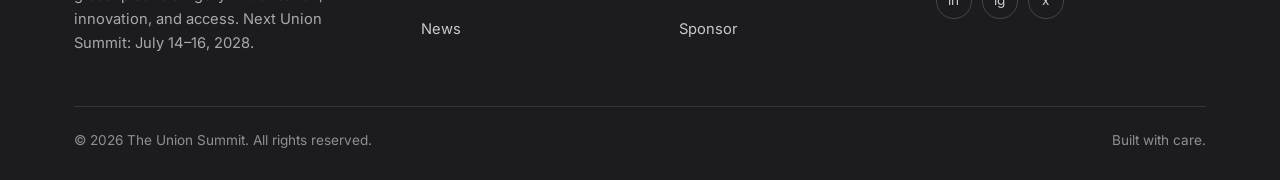
==== commit b7353e10: "Add free registration and six-continents highlights per confirmed knowledge base facts" ====
--- a/about.html
+++ b/about.html
@@ -87,7 +87,7 @@
           <svg width="22" height="22" viewBox="0 0 24 24" fill="none" stroke="currentColor" stroke-width="1.7" stroke-linecap="round" stroke-linejoin="round"><path d="M4 11l3-7h3l-2 7h4l-2 7h-3l2-7z"/><circle cx="17" cy="7" r="3"/></svg>
         </div>
         <h3>Global Stakeholders</h3>
-        <p>Genuinely global participation, not just global topics. The Summit prioritizes travel and accommodations for international participants so the room reflects the world it's discussing.</p>
+        <p>Genuinely global participation, not just global topics. Registration is free for every participant, and the Summit prioritizes travel and accommodations for international participants so the room reflects the world it's discussing.</p>
       </div>
       <div class="card">
         <div class="icon">
@@ -147,6 +147,7 @@
       <div class="stat"><div class="num">8</div><div class="label">Core Sessions</div></div>
       <div class="stat"><div class="num">59</div><div class="label">Speakers &amp; Panelists</div></div>
       <div class="stat"><div class="num">25</div><div class="label">International Speakers</div></div>
+      <div class="stat"><div class="num">6</div><div class="label">Continents Represented</div></div>
     </div>
   </div>
 </section>
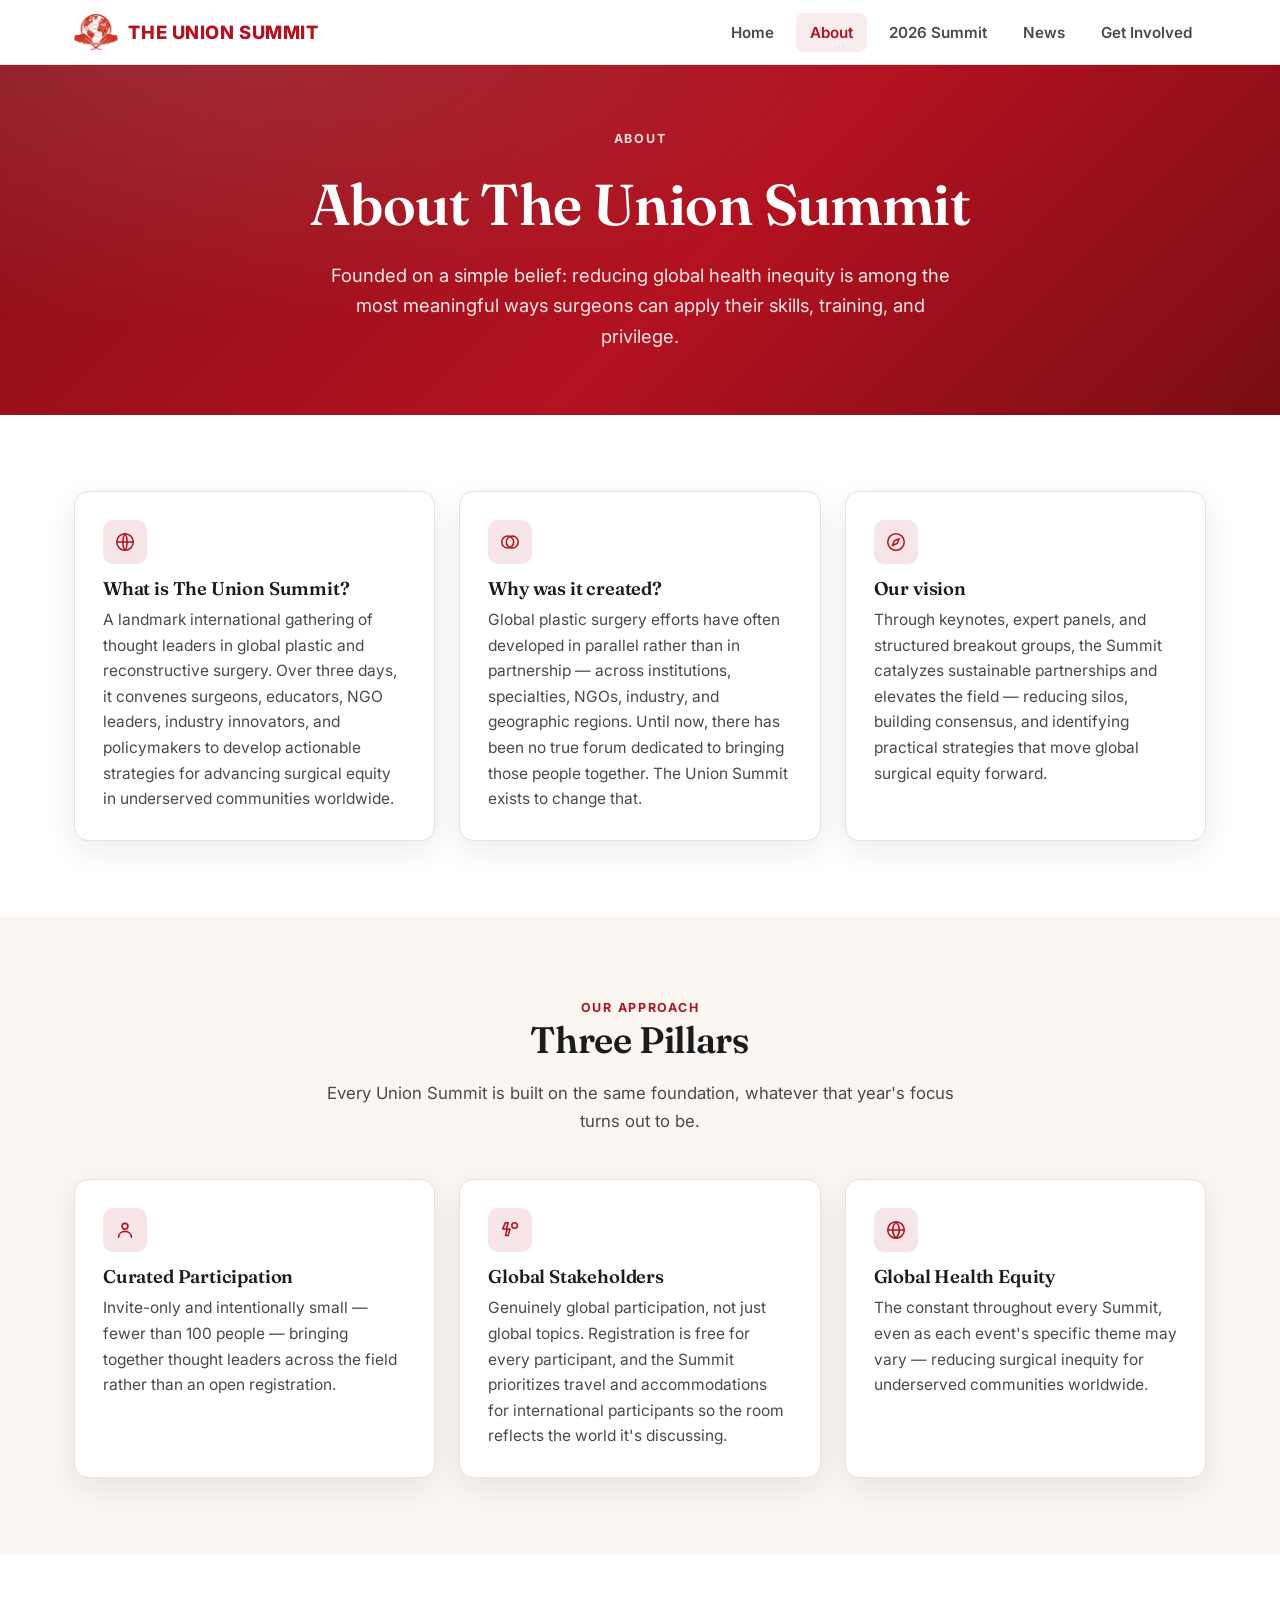
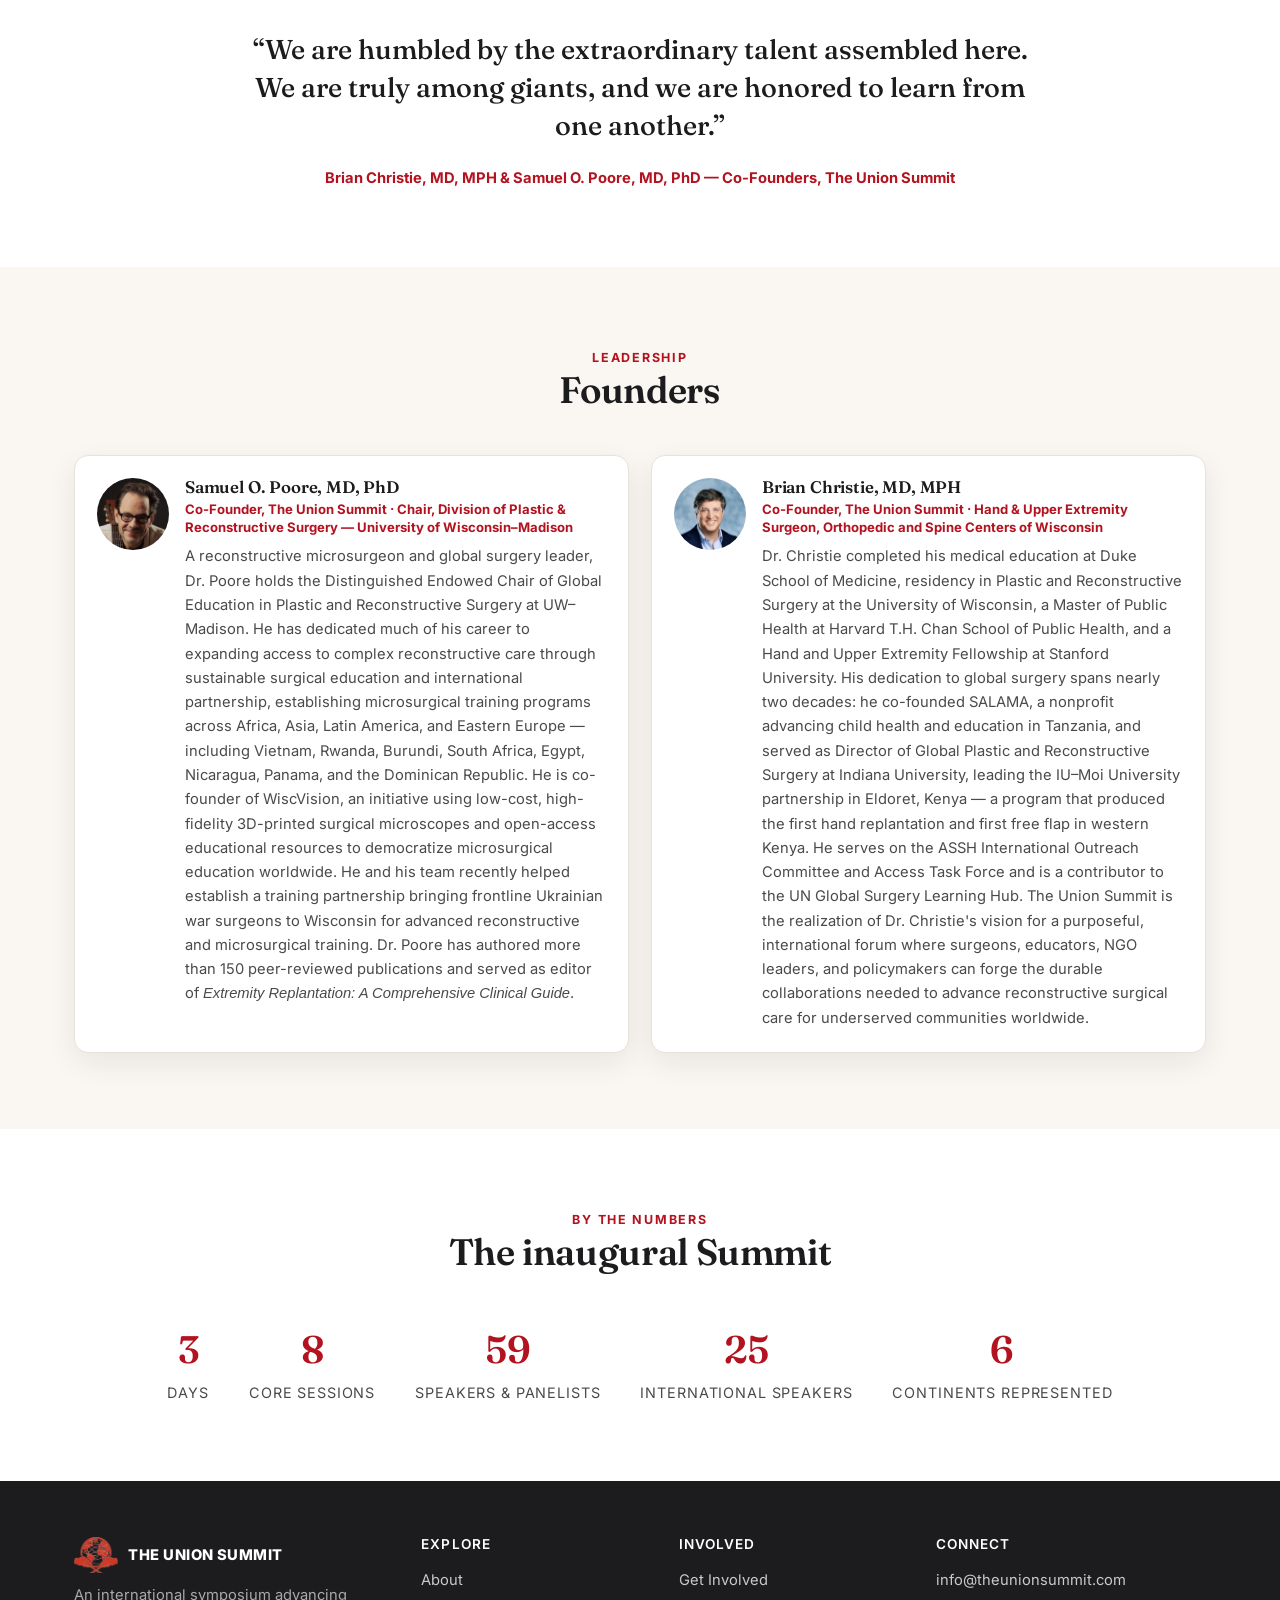
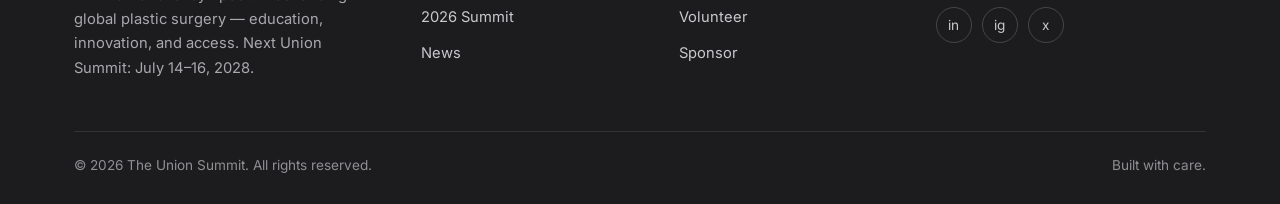
==== commit b92e9047: "Add real headshot photos for all 7 leadership bios Replaces initials placeholders with actual photos" ====
--- a/about.html
+++ b/about.html
@@ -117,7 +117,7 @@
     </div>
     <div class="people">
       <div class="person">
-        <div class="person-avatar">SP</div>
+        <img src="poore.jpg" alt="Samuel O. Poore" class="person-avatar">
         <div>
           <h4>Samuel O. Poore, MD, PhD</h4>
           <div class="person-title">Co-Founder, The Union Summit · Chair, Division of Plastic &amp; Reconstructive Surgery — University of Wisconsin–Madison</div>
@@ -125,7 +125,7 @@
         </div>
       </div>
       <div class="person">
-        <div class="person-avatar">BC</div>
+        <img src="christie.jpg" alt="Brian Christie" class="person-avatar">
         <div>
           <h4>Brian Christie, MD, MPH</h4>
           <div class="person-title">Co-Founder, The Union Summit · Hand &amp; Upper Extremity Surgeon, Orthopedic and Spine Centers of Wisconsin</div>
--- a/style.css
+++ b/style.css
@@ -216,10 +216,11 @@
   border-radius:var(--radius);padding:22px;box-shadow:var(--shadow);
 }
 .person-avatar{
-  width:56px;height:56px;border-radius:50%;flex:none;
+  width:72px;height:72px;border-radius:50%;flex:none;
   background:rgba(179,18,31,.1);color:var(--red);
   display:flex;align-items:center;justify-content:center;
-  font-family:var(--font-head);font-weight:700;font-size:1.05rem;
+  font-family:var(--font-head);font-weight:700;font-size:1.2rem;
+  object-fit:cover;
 }
 .person h4{margin:0 0 2px;font-size:1.05rem}
 .person .person-title{color:var(--red);font-weight:700;font-size:.82rem;margin-bottom:8px;line-height:1.4}
